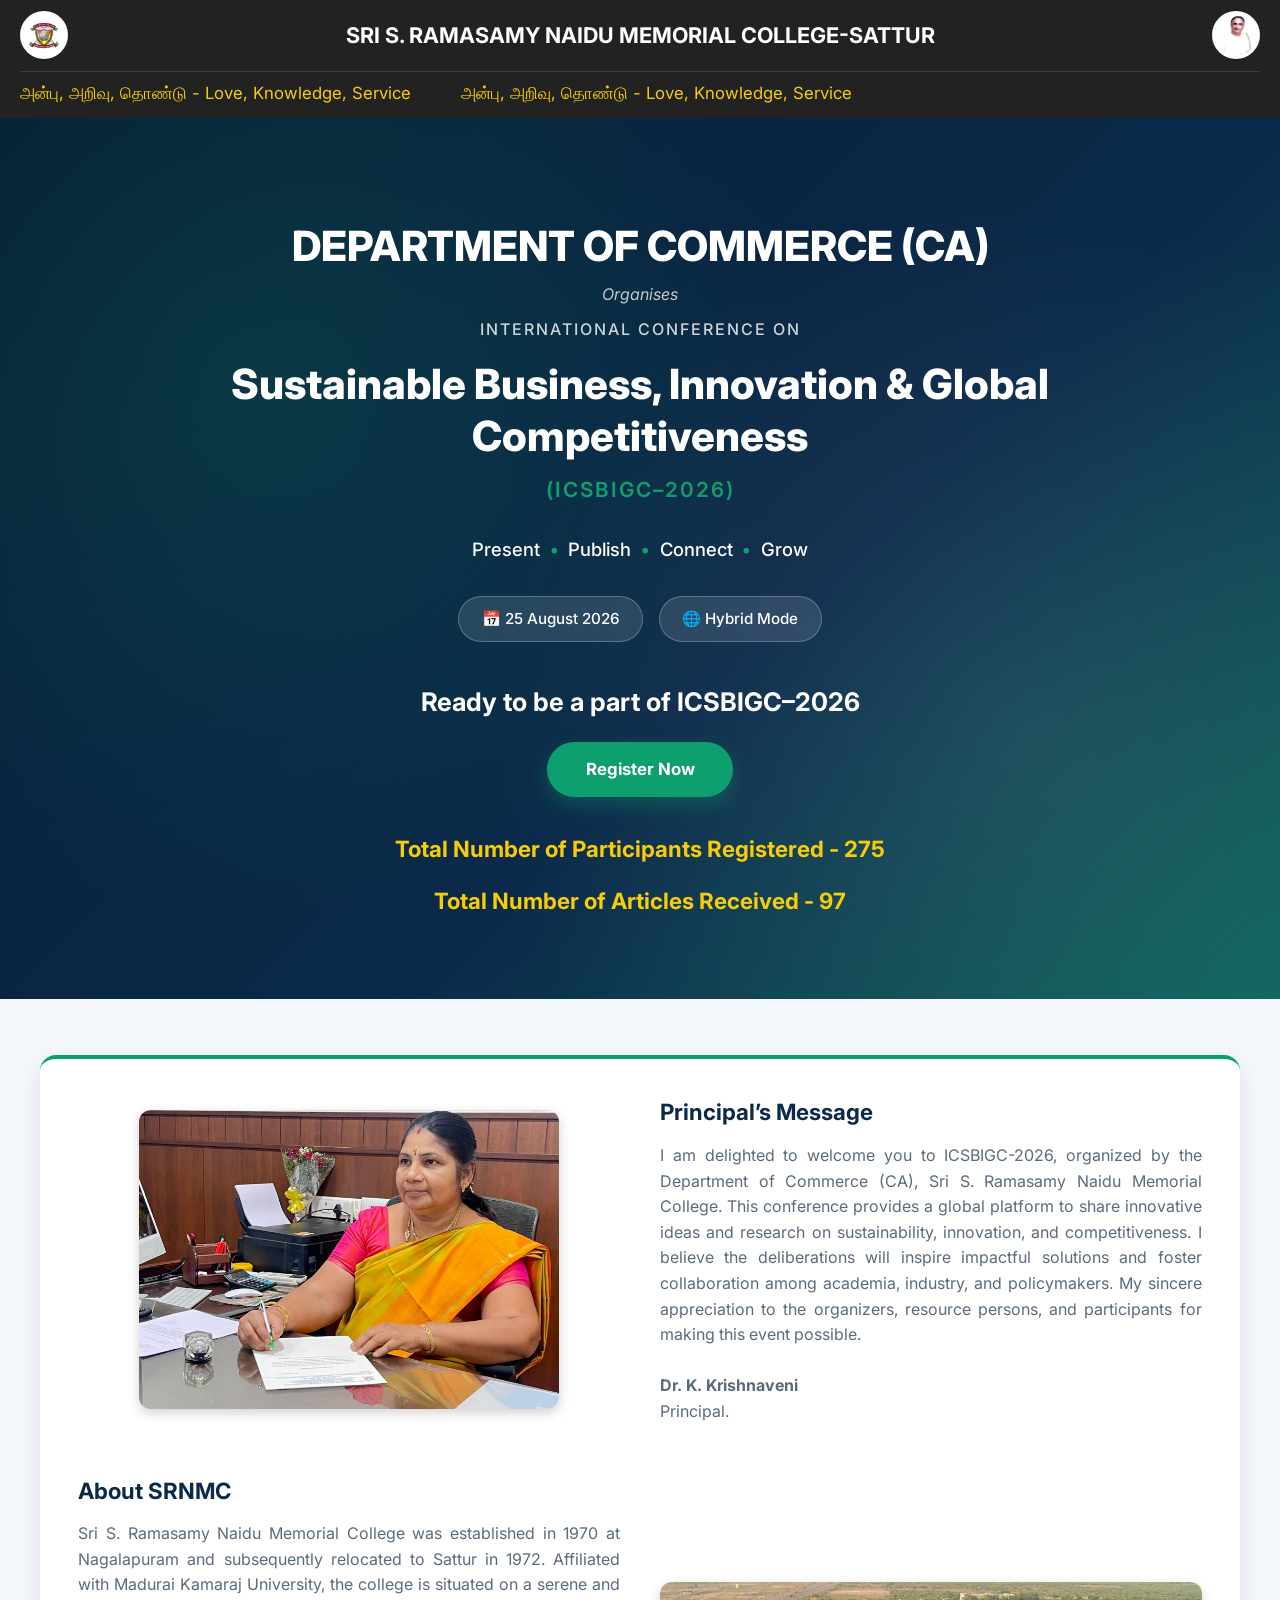
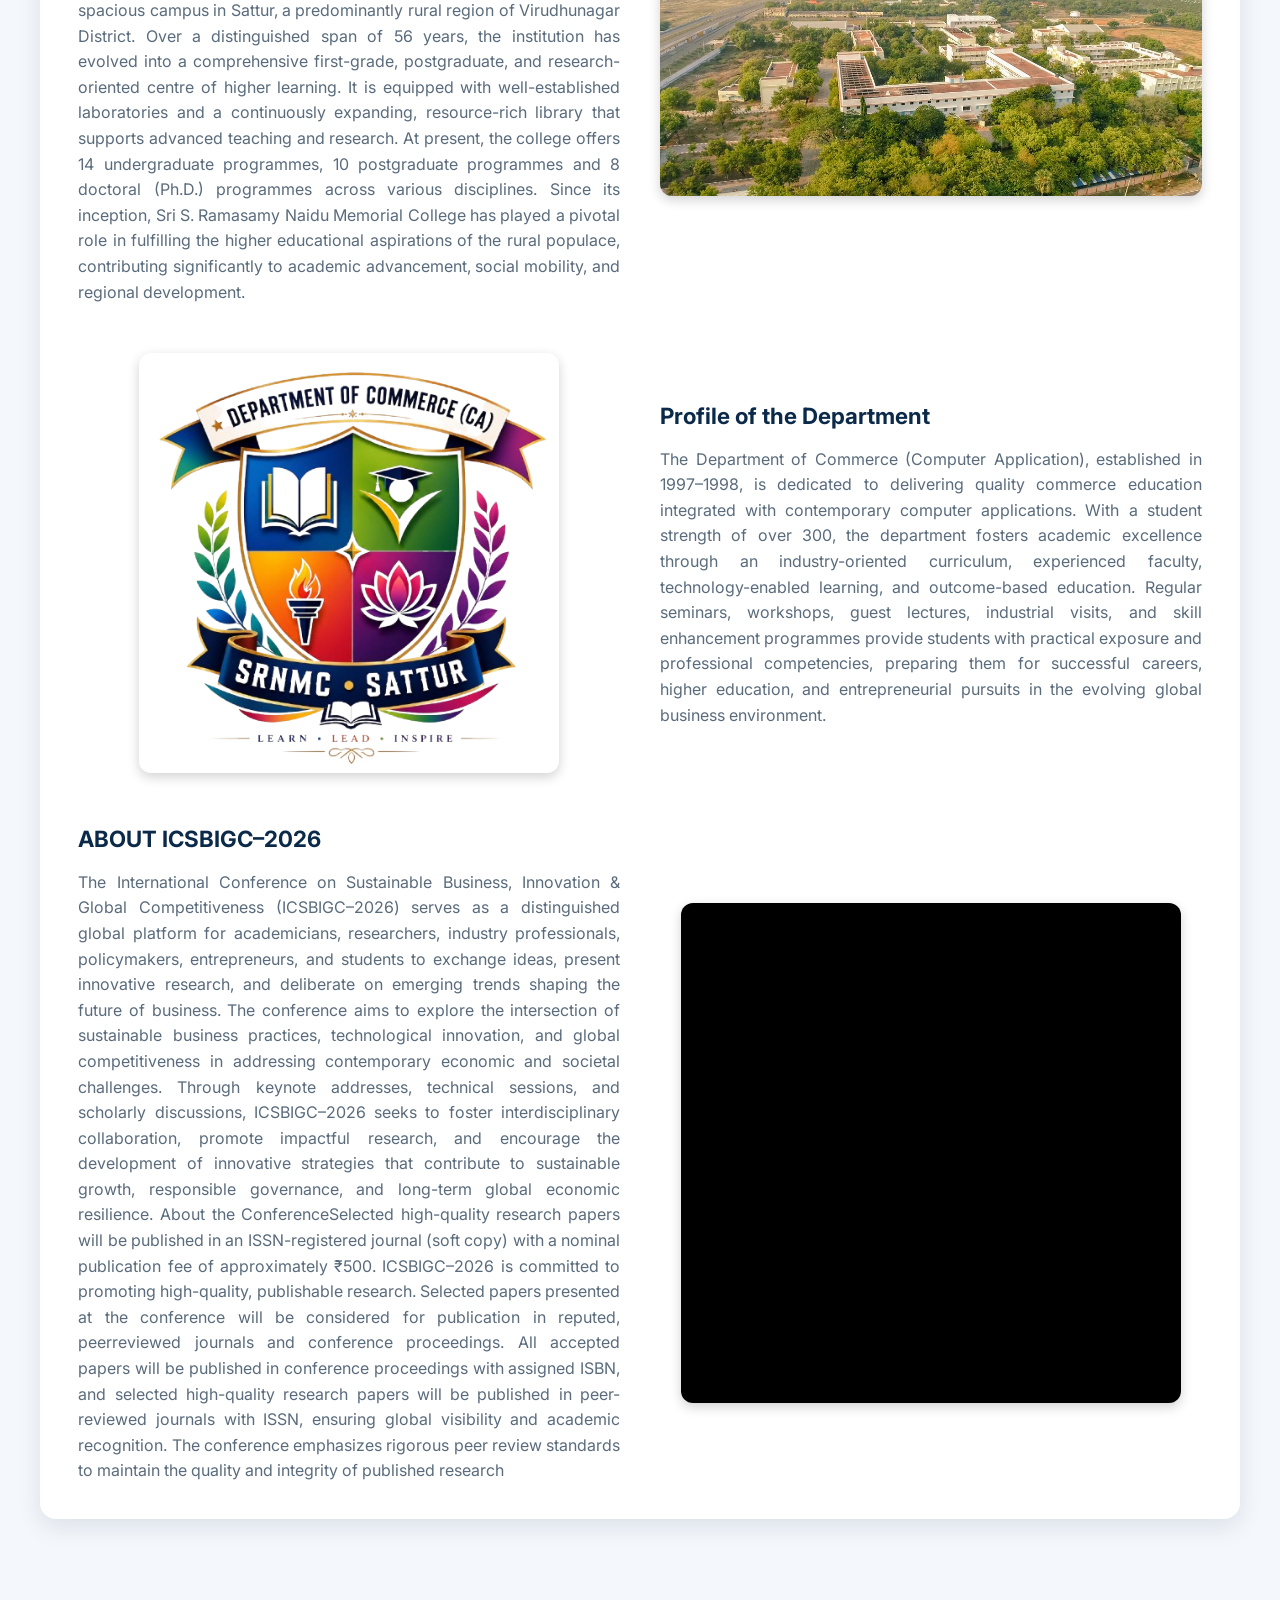
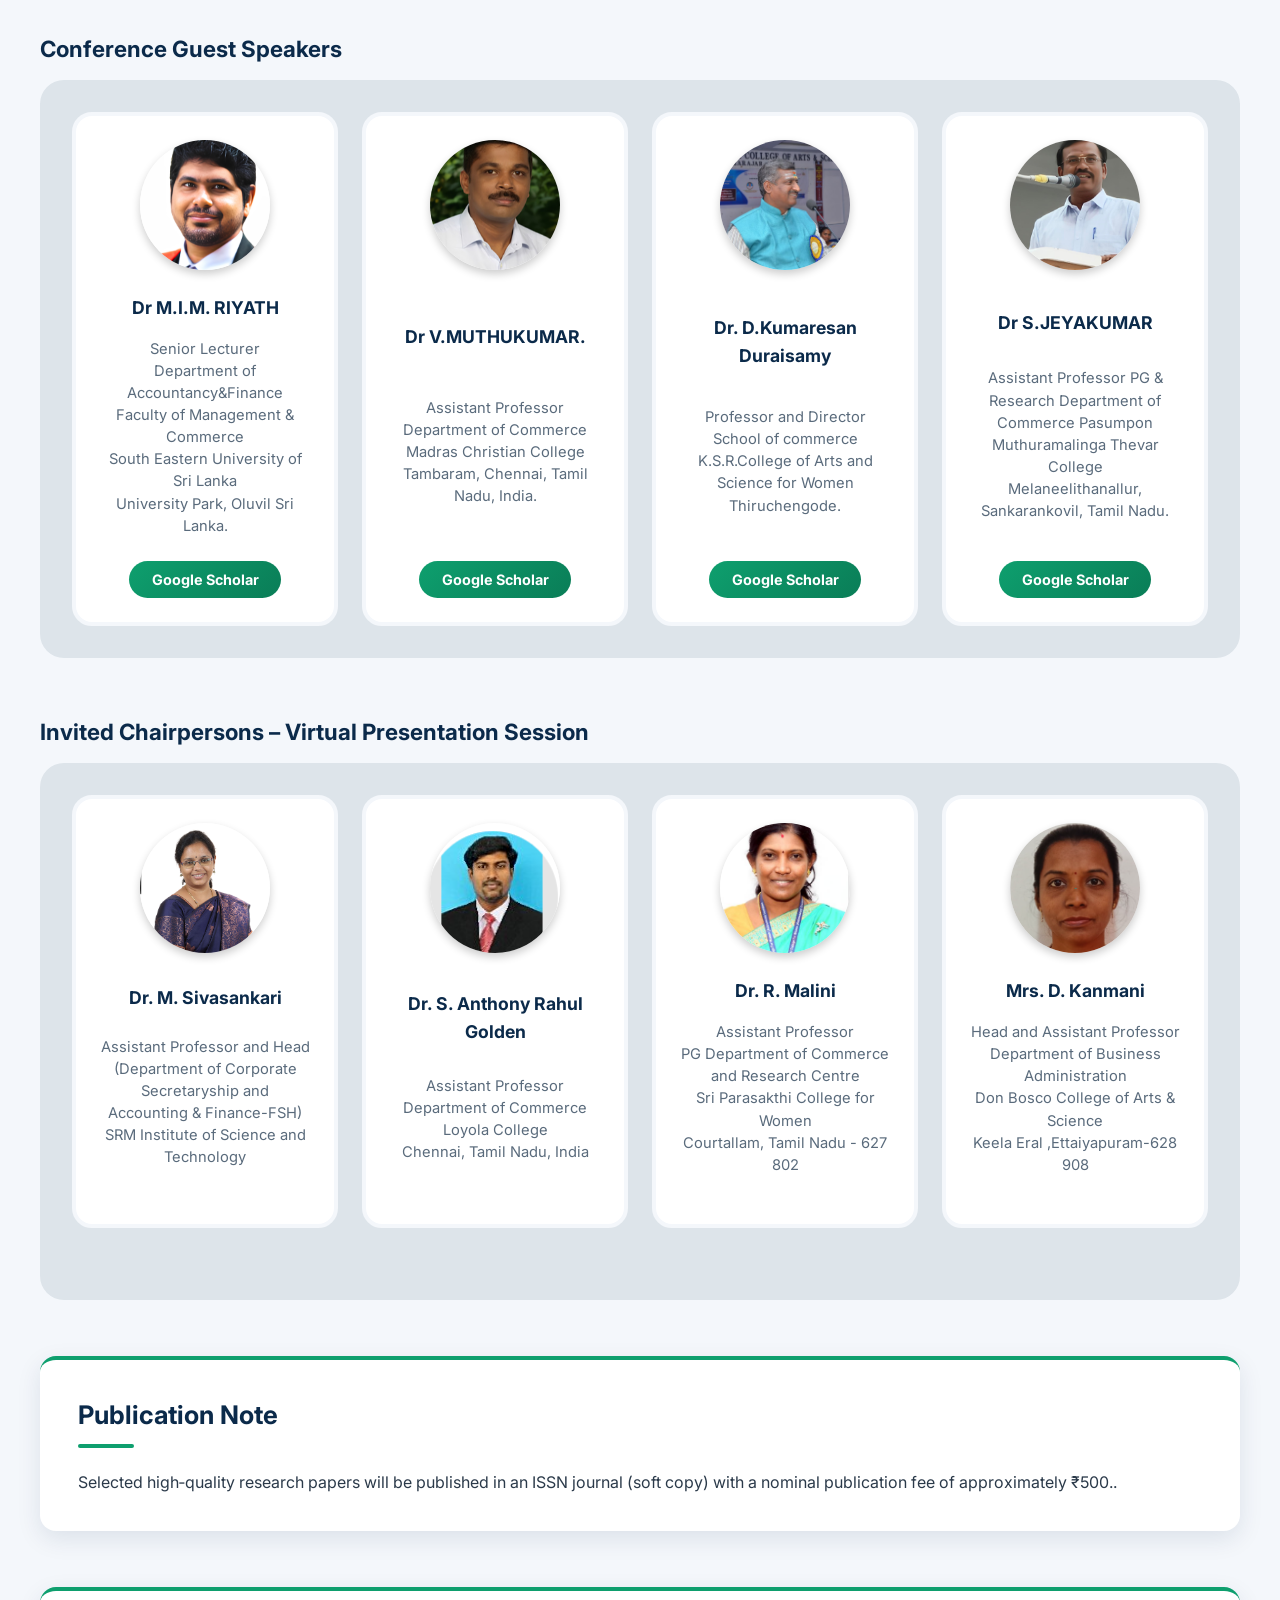
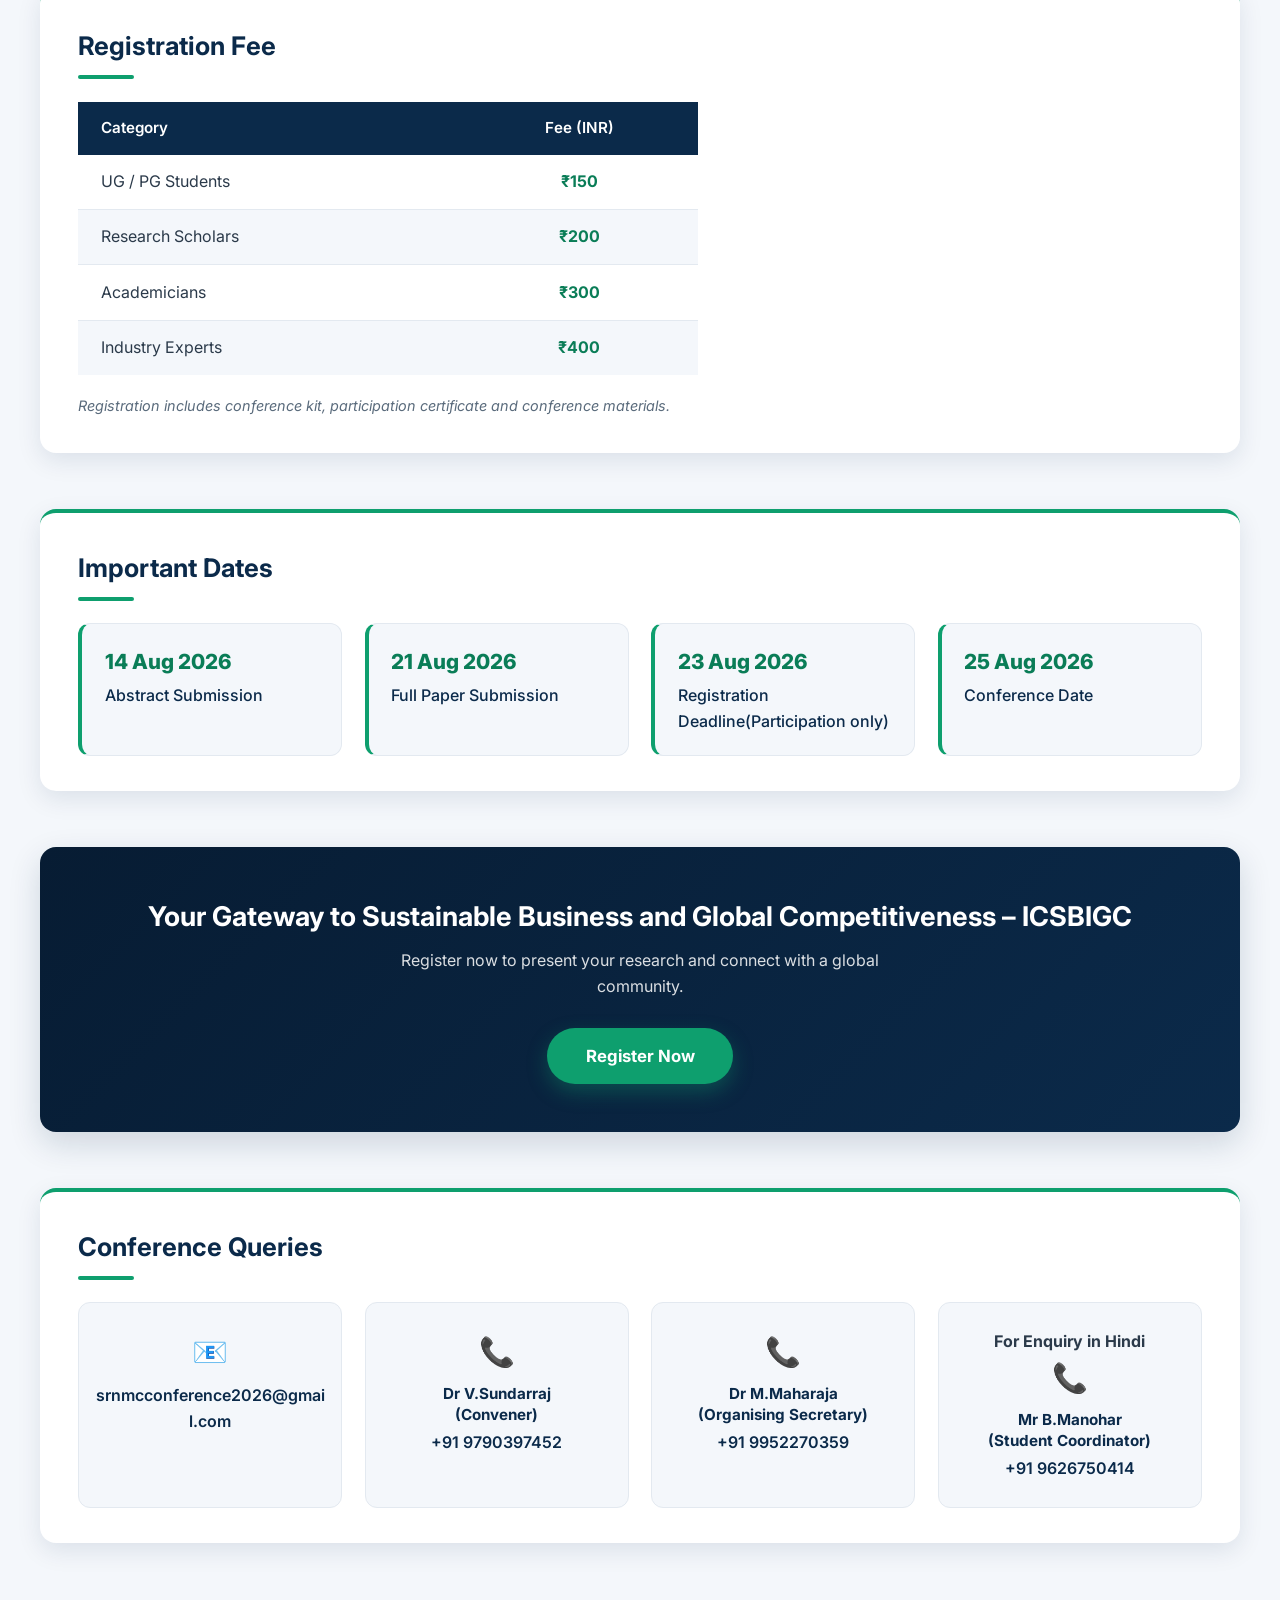
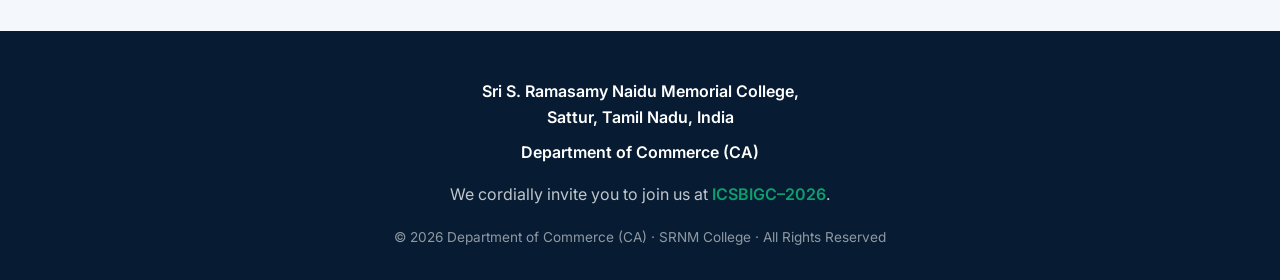
==== index.html @ 93f762fa "Update guest's Google Scholar link in index.html" ====
<!DOCTYPE html>
<html lang="en">
<head>
    <meta charset="UTF-8">
    <meta name="viewport" content="width=device-width, initial-scale=1.0">
    <meta name="description" content="International Conference on Sustainable Business, Innovation & Global Competitiveness (ICSBIGC–2026)"> 
    <title>ICSBIGC–2026 | International Conference on Sustainable Business, Innovation & Global Competitiveness</title>
    <link rel="preconnect" href="https://fonts.googleapis.com">
    <link rel="preconnect" href="https://fonts.gstatic.com" crossorigin>
    <link href="https://fonts.googleapis.com/css2?family=Inter:wght@300;400;500;600;700;800&display=swap" rel="stylesheet">
    <link rel="stylesheet" href="styles.css">
</head>
<body>

    <!-- NAVBAR -->
    <div class="navbar">
        <img src="collage_logo-removebg-preview.png" alt="Logo" class="logo">
        <p class="conference-name">SRI S. RAMASAMY NAIDU MEMORIAL COLLEGE-SATTUR</p>
        <img src="srnm.png" alt="Logo" class="logo2">

        <div class="marquee">
            <div class="marquee-content">
                <span>அன்பு, அறிவு, தொண்டு - Love, Knowledge, Service</span>
                <span>அன்பு, அறிவு, தொண்டு - Love, Knowledge, Service</span>
            </div>
        </div>
    </div>

    <!-- HERO SECTION -->
    <header class="hero" id="home">
        <div class="hero-overlay"></div>
        <div class="container hero-content">
            <h1 class="hero-title">DEPARTMENT OF COMMERCE (CA) </h1>

            <i>Organises</i>
            <p class="conference-name">International Conference on</p>
            <h1 class="hero-title">Sustainable Business, Innovation &amp; Global Competitiveness</h1>
            <p class="hero-acronym">(ICSBIGC–2026)</p>
            <div class="tagline">
                <span>Present</span>
                <span class="dot">•</span>
                <span>Publish</span>
                <span class="dot">•</span>
                <span>Connect</span>
                <span class="dot">•</span>
                <span>Grow</span>
            </div>
            <div class="hero-meta">
                <span class="badge">📅 25 August 2026</span>
                <span class="badge">🌐 Hybrid Mode</span>
            </div>

            <div class="hero-cta">
                <h2>Ready to be a part of ICSBIGC–2026</h2>

                <a href="https://forms.gle/SjU58Aezp9YNaehK8" target="_blank" rel="noopener" class="btn-register">Register Now</a>

                <div class="abcd">
                    <h2><b>Total Number of Participants Registered - 275</b></h2>
                    <h2>Total Number of Articles Received - 97</h2>
                </div>
            </div>
        </div>
    </header>

    <!-- ORGANISER / ABOUT -->
    <section class="zigzag">
        <div class="container">
            <div class="card">
                <div class="zigzag-item reverse">
                    <div class="zigzag-text">
                        <h2>Principal’s Message</h2>
                        <p>
                            I am delighted to welcome you to ICSBIGC-2026, organized by the Department of Commerce (CA), Sri S. Ramasamy Naidu Memorial College. This conference provides a global platform to share innovative ideas and research on sustainability, innovation, and competitiveness. I believe the deliberations will inspire impactful solutions and foster collaboration among academia, industry, and policymakers. My sincere appreciation to the organizers, resource persons, and participants for making this event possible.
                            <br><br>
                            <b>Dr. K. Krishnaveni</b> <br>
                            Principal.
                        </p>
                    </div>
                    <div class="zigzag-image">
                        <img src="princ.jpeg" alt="Department Image">
                    </div>
                </div>

                <div class="zigzag-item">
                    <div class="zigzag-text">
                        <h2>About SRNMC</h2>
                        <p>Sri S. Ramasamy Naidu Memorial College was established in 1970 at Nagalapuram and subsequently relocated to Sattur in 1972. Affiliated with Madurai Kamaraj University, the college is situated on a serene and spacious campus in Sattur, a predominantly rural region of Virudhunagar District. Over a distinguished span of 56 years, the institution has evolved into a comprehensive first-grade, postgraduate, and research-oriented centre of higher learning. It is equipped with well-established laboratories and a continuously expanding, resource-rich library that supports advanced teaching and research. At present, the college offers 14 undergraduate programmes, 10 postgraduate programmes and 8 doctoral (Ph.D.) programmes across various disciplines. Since its inception, Sri S. Ramasamy Naidu Memorial College has played a pivotal role in fulfilling the higher educational aspirations of the rural populace, contributing significantly to academic advancement, social mobility, and regional development.</p>
                    </div>
                    <div class="zigzag-image1">
                        <img src="srnm college.jpg" alt="College Image">
                    </div>
                </div>

                <div class="zigzag-item reverse">
                    <div class="zigzag-text">
                        <h2>Profile of the Department</h2>
                        <p>The Department of Commerce (Computer Application), established in 1997–1998, is dedicated to delivering quality commerce education integrated with contemporary computer applications. With a student strength of over 300, the department fosters academic excellence through an industry-oriented curriculum, experienced faculty, technology-enabled learning, and outcome-based education. Regular seminars, workshops, guest lectures, industrial visits, and skill enhancement programmes provide students with practical exposure and professional competencies, preparing them for successful careers, higher education, and entrepreneurial pursuits in the evolving global business environment.</p>
                    </div>
                    <div class="zigzag-image">
                        <img src="collage_logo2-removebg-preview.png" alt="Department Image">
                    </div>
                </div>

                <div class="zigzag-item">
                    <div class="zigzag-text">
                        <h2>ABOUT ICSBIGC–2026</h2>
                        <p>  The International Conference on Sustainable Business, Innovation & Global Competitiveness (ICSBIGC–2026) serves as a distinguished global platform for academicians, researchers, industry professionals, policymakers, entrepreneurs, and students to exchange ideas, present innovative research, and deliberate on emerging trends shaping the future of business. The conference aims to explore the intersection of sustainable business practices, technological innovation, and global competitiveness in addressing contemporary economic and societal challenges. Through keynote addresses, technical sessions, and scholarly discussions, ICSBIGC–2026 seeks to foster interdisciplinary collaboration, promote impactful research, and encourage the development of innovative strategies that contribute to sustainable growth, responsible governance, and long-term global economic resilience. About the ConferenceSelected high-quality research papers will be published in an ISSN-registered journal (soft copy) with a nominal publication fee of approximately ₹500.     ICSBIGC–2026 is committed to promoting high-quality, publishable research. Selected papers presented at the conference will be considered for publication in reputed, peerreviewed journals and conference proceedings. All accepted papers will be published in conference proceedings with assigned ISBN, and selected high-quality research papers will be published in peer-reviewed journals with ISSN, ensuring global visibility and academic recognition. The conference emphasizes rigorous peer review standards to maintain the quality and integrity of published research</p>
                    </div>
                    <div class="zigzag-image1">
                        <div class="zigzag-slideshow">
                            <img src="pic1.jpeg" alt="Slide 1">
                            <img src="pic2.jpeg" alt="Slide 2">
                            <img src="pic3.jpeg" alt="Slide 3">
                            <img src="pic4.jpeg" alt="Slide 4">
                        </div>
                    </div>
                </div>
            </div>
        </div>
    </section>

    <!-- CHIEF GUESTS -->
  
    <!-- CHIEF GUESTS -->
    <section class="section" id="guests">
        <div class="container">
            <div class="zigzag-text">
                        <h2>Conference Guest Speakers</h2>
                        </div>
            <div class="chief">
                
                <div class="guest">
                    <img src="Screenshot 2026-08-09 113142.png" alt="Chief Guest" class="guest-image">
                    <h3>Dr M.I.M. RIYATH</h3>
                    <p>Senior Lecturer<br> Department of Accountancy&Finance<br> Faculty of Management & Commerce <br>South Eastern University of Sri Lanka<br> University Park, Oluvil Sri Lanka.</p>
                    <div class="guest-button">
                        <a href="https://scholar.google.com/citations?user=ENVNZ4EAAAAJ&hl=en" target="_blank" rel="noopener"><button>Google Scholar</button></a>
                    </div>
                </div>

                <div class="guest">
                    <img src="Screenshot 2026-08-09 113154.png" alt="Chief Guest" class="guest-image">
                    <h3>Dr V.MUTHUKUMAR.</h3>
                    <p>Assistant Professor<br> Department of Commerce<br> Madras Christian College<br> Tambaram, Chennai, Tamil Nadu, India.</p>
                    <div class="guest-button">
                        <a href="https://scholar.google.com/citations?hl=en&user=KsAwhLIAAAAJ" target="_blank" rel="noopener"><button>Google Scholar</button></a>
                    </div>
                </div>

                <div class="guest">
                      <img src="kumaresan.jpeg" alt="Chief Guest" class="guest-image">
                    <h3>Dr. D.Kumaresan Duraisamy</h3>
                    <p>Professor and Director<br>School of commerce<br>K.S.R.College of Arts and Science for Women <br>Thiruchengode.</p>
                    <div class="guest-button">
                        <a href="https://scholar.google.com/citations?user=j3vMXZQAAAAJ&hl=en" target="_blank" rel="noopener"><button>Google Scholar</button></a>
                    </div>
                </div>

                <div class="guest">
                    <img src="Screenshot 2026-08-09 113212.png" alt="Chief Guest" class="guest-image">
                    <h3>Dr S.JEYAKUMAR</h3>
                    <p>Assistant Professor PG & Research Department of Commerce Pasumpon Muthuramalinga Thevar College <br>Melaneelithanallur, Sankarankovil, Tamil Nadu.</p>
                    <div class="guest-button">
                        <a href="https://www.ksrwomenarts.edu.in/uploads/topics/17736471594598.pdf" target="_blank" rel="noopener"><button>Google Scholar</button></a>
                    </div>
                </div>
            </div>
        </div>
    </section>

   
    <section class="section" id="guests">
  <div class="container">
          <div class="zigzag-text">
                        <h2>Invited Chairpersons – Virtual Presentation Session</h2>
                        </div>
    <div class="chief">

      <div class="guest">
        <img src="BBB.png" alt="Chief Guest" class="guest-image">
        <h3>Dr. M. Sivasankari</h3>
        <div class="guest-text">
          <p>Assistant Professor and Head<br>
          (Department of Corporate Secretaryship and Accounting & Finance-FSH)<br>
          SRM Institute of Science and Technology</p>
        </div>
        <div class="guest-button"></div>
      </div>

      <div class="guest">
        <img src="CCC.png" alt="Chief Guest" class="guest-image">
        <h3>Dr. S. Anthony Rahul Golden</h3>
        <div class="guest-text">
          <p>Assistant Professor<br>
          Department of Commerce<br>
          Loyola College<br>
          Chennai, Tamil Nadu, India</p>
        </div>
        <div class="guest-button"></div>
      </div>

      <div class="guest">
        <img src="AAA.png" alt="Chief Guest" class="guest-image">
        <h3>Dr. R. Malini</h3>
        <div class="guest-text">
          <p>Assistant Professor<br>
          PG  Department of Commerce and Research Centre<br>
          Sri Parasakthi College for Women<br>
          Courtallam, Tamil Nadu - 627 802</p>
        </div>
        <div class="guest-button"></div>
      </div>

      <div class="guest">
        <img src="kanmani.png" alt="Chief Guest" class="guest-image">
        <h3>Mrs. D. Kanmani</h3>
          <p>Head and Assistant Professor<br>
          Department of Business Administration<br>
          Don Bosco College of Arts & Science<br>
        Keela Eral ,Ettaiyapuram-628 908   
        </p>
        </p>
        </div>
        <div class="guest-button"></div>
      </div>

    </div>
  </div>
</section>

    
<!-- PUBLICATION NOTE -->
    <section class="section" id="publication">
        <div class="container">
            <div class="card">
                <div class="card-header">
                    <h2>Publication Note</h2>
                    <div class="underline"></div>
                </div>
                <p>Selected high‑quality research papers will be published in an ISSN journal (soft copy) with a nominal publication fee of approximately ₹500..</p>
            </div>
        </div>
    </section>

    <!-- REGISTRATION FEE -->
    <section class="section" id="registration">
        <div class="container">
            <div class="card">
                <div class="card-header">
                    <h2>Registration Fee</h2>
                    <div class="underline"></div>
                </div>
                <div class="fee-table-wrap">
                    <table class="fee-table">
                        <thead>
                            <tr>
                                <th>Category</th>
                                <th>Fee (INR)</th>
                            </tr>
                        </thead>
                        <tbody>
                            <tr>
                                <td>UG / PG Students</td>
                                <td>₹150</td>
                            </tr>
                            <tr>
                                <td>Research Scholars</td>
                                <td>₹200</td>
                            </tr>
                            <tr>
                                <td>Academicians</td>
                                <td>₹300</td>
                            </tr>
                            <tr>
                                <td>Industry Experts</td>
                                <td>₹400</td>
                            </tr>
                        </tbody>
                    </table>
                </div>
                <p class="note">Registration includes conference kit, participation certificate and conference materials.</p>
            </div>
        </div>
    </section>

    <!-- IMPORTANT DATES -->
    <section class="section" id="dates">
        <div class="container">
            <div class="card">
                <div class="card-header">
                    <h2>Important Dates</h2>
                    <div class="underline"></div>
                </div>
                <div class="timeline">
                    <div class="timeline-item">
                        <span class="tl-date">14 Aug 2026</span>
                        <span class="tl-label">Abstract Submission</span>
                    </div>
                    <div class="timeline-item">
                        <span class="tl-date">21 Aug 2026</span>
                        <span class="tl-label">Full Paper Submission</span>
                    </div>
                    <div class="timeline-item">
                        <span class="tl-date">23 Aug 2026</span>
                        <span class="tl-label">Registration Deadline(Participation only)</span>
                    </div>
                    <div class="timeline-item">
                        <span class="tl-date">25 Aug 2026</span>
                        <span class="tl-label">Conference Date</span>
                    </div>
                </div>
            </div>
        </div>
    </section>

    <!-- REGISTER CTA -->
    <section class="section cta-section" id="register">
        <div class="container">
            <div class="cta-card">
                <h2>Your Gateway to Sustainable Business and Global Competitiveness – ICSBIGC</h2>
                <p>Register now to present your research and connect with a global community.</p>
                <a href="https://forms.gle/SjU58Aezp9YNaehK8" target="_blank" rel="noopener" class="btn-register">Register Now</a>
            </div>
        </div>
    </section>

    <!-- CONTACT -->
    <section class="section" id="contact">
        <div class="container">
            <div class="card">
                <div class="card-header">
                    <h2>Conference Queries</h2>
                    <div class="underline"></div>
                </div>
                <div class="contact-grid">
                    <div class="contact-item">
                        <a href="mailto:srnmcconference2026@gmail.com">
                            <span class="contact-icon">📧</span>
                            <p class="contact-value">srnmcconference2026@gmail.com</p>
                        </a>
                    </div>
                    <div class="contact-item">
                        <a href="tel:9790397452">
                            <span class="contact-icon">📞</span>
                            <h4>Dr V.Sundarraj <br>(Convener) </h4>
                            <p class="contact-value">+91 9790397452</p>
                        </a>
                    </div>
                    <div class="contact-item">
                        <a href="tel:9952270359">
                            <span class="contact-icon">📞</span>
                            <h4>Dr M.Maharaja<br> (Organising Secretary) </h4>
                            <p class="contact-value">+91 9952270359</p>
                        </a>
                    </div>
                    <div class="contact-item">
                        <a href="tel:9626750414">
                            <p><b>For Enquiry in Hindi</b></p>
                            <span class="contact-icon">📞</span>
                            <h4>Mr B.Manohar<br>(Student Coordinator)</h4>
                            <p class="contact-value">+91 9626750414</p>
                        </a>
                    </div>
                </div>
            </div>
        </div>
    </section>

    <!-- FOOTER -->
    <footer class="footer">
        <div class="container footer-inner">
             <p class="footer-org">Sri S. Ramasamy Naidu Memorial College,<br>Sattur, Tamil Nadu, India</p>
            <p class="footer-org">Department of Commerce (CA)</p>
            <p class="footer-invite">We cordially invite you to join us at <strong>ICSBIGC–2026</strong>.</p>
            <p class="footer-copy">© 2026 Department of Commerce (CA) · SRNM College · All Rights Reserved</p>
        </div>
    </footer>

</body>
</html>
---- styles.css ----
/* =========================================================
   ICSBIGC–2026 · Responsive Stylesheet
   Breakpoints:
     < 576px   : mobile
     576–767px : large mobile / small tablet
     768–991px : tablet
     992–1199px: laptop
     1200–1599px: desktop
     >= 1600px : large TV / projector displays
   ========================================================= */

/* ===== RESET & BASE ===== */
*,
*::before,
*::after {
    margin: 0;
    padding: 0;
    box-sizing: border-box;
}

:root {
    --navy: #0b2a4a;
    --navy-dark: #071c33;
    --emerald: #0e9f6e;
    --emerald-dark: #0a7d57;
    --gold: #f8cc08;
    --text: #2b3a4a;
    --muted: #5a6b7c;
    --bg: #f4f7fb;
    --white: #ffffff;
    --border: #e3e9f0;
    --shadow: 0 8px 24px rgba(11, 42, 74, 0.10);
    --shadow-lg: 0 12px 32px rgba(11, 42, 74, 0.16);
    --radius: 16px;
    --radius-sm: 10px;
    --transition: 0.25s ease;
    --container-max: 1600px;
}

html {
    scroll-behavior: smooth;
}

body {
    font-family: 'Inter', Arial, sans-serif;
    color: var(--text);
    background-color: var(--bg);
    line-height: 1.6;
    -webkit-font-smoothing: antialiased;
    overflow-x: hidden;
}

img {
    max-width: 100%;
    display: block;
}

a {
    color: inherit;
}

button {
    font-family: inherit;
}

.container {
    width: 100%;
    max-width: var(--container-max);
    margin: 0 auto;
    padding: 0 20px;
}

/* ===== NAVBAR ===== */
.navbar {
    display: flex;
    flex-wrap: wrap;
    align-items: center;
    gap: 0.75rem 1.25rem;
    background-color: #222;
    padding: 0.7rem 1.25rem;
}

.navbar .logo,
.navbar .logo2 {
    width: 48px;
    height: 48px;
    object-fit: contain;
    border-radius: 50%;
    background: var(--white);
    padding: 3px;
    flex-shrink: 0;
    transition: transform var(--transition);
}

.navbar .logo:hover,
.navbar .logo2:hover {
    transform: scale(1.08);
}

.navbar .conference-name {
    flex: 1 1 220px;
    text-align: center;
    font-size: clamp(0.95rem, 2.4vw, 1.35rem);
    font-weight: 700;
    color: var(--white);
    line-height: 1.3;
    min-width: 0;
}

.marquee {
  flex-basis: 100%;
  overflow: hidden;
  white-space: nowrap;
  border-top: 1px solid rgba(255, 255, 255, 0.12);
  padding-top: 0.5rem;
  position: relative;
}

.marquee-content {
  display: inline-flex; /* keep spans side by side */
  animation: marquee 15s linear infinite;
}

.marquee-content span {
  display: inline-block;
  padding-right: 50px;
  color: var(--gold);
  font-size: clamp(0.8rem, 1.6vw, 1.05rem);
}

/* Continuous scroll */
@keyframes marquee {
  0%   { transform: translateX(0); }
  100% { transform: translateX(-100%); }
}

/* ===== HERO ===== */
.hero {
    position: relative;
    background: linear-gradient(135deg, var(--navy-dark) 0%, var(--navy) 60%, var(--emerald) 140%);
    color: var(--white);
    text-align: center;
    padding: clamp(3rem, 8vw, 7rem) 0 clamp(2.5rem, 6vw, 6rem);
    overflow: hidden;
}

.hero-overlay {
    position: absolute;
    inset: 0;
    background-image: radial-gradient(circle at 20% 30%, rgba(14, 159, 110, 0.18), transparent 45%),
                      radial-gradient(circle at 80% 70%, rgba(255, 255, 255, 0.08), transparent 45%);
    pointer-events: none;
}

.hero-content {
    position: relative;
    z-index: 1;
}

.hero-content .conference-name {
    font-size: clamp(0.8rem, 1.6vw, 1rem);
    font-weight: 500;
    letter-spacing: 2px;
    text-transform: uppercase;
    color: rgba(255, 255, 255, 0.8);
    margin-bottom: 1rem;
}

.hero-content > i {
    display: inline-block;
    font-size: clamp(0.85rem, 1.8vw, 1rem);
    color: rgba(255, 255, 255, 0.75);
    margin-bottom: 0.6rem;
}

.hero-title {
    font-size: clamp(1.5rem, 4.5vw, 2.6rem);
    font-weight: 800;
    line-height: 1.25;
    margin: 0 auto 0.6rem;
    max-width: 900px;
    word-wrap: break-word;
}

.hero-acronym {
    font-size: clamp(1rem, 2.2vw, 1.3rem);
    font-weight: 600;
    color: var(--emerald);
    letter-spacing: 2px;
    margin-bottom: 1.8rem;
}

.tagline {
    display: flex;
    flex-wrap: wrap;
    justify-content: center;
    gap: 0.3rem 0.6rem;
    font-size: clamp(0.9rem, 2vw, 1.15rem);
    font-weight: 500;
    margin-bottom: 2rem;
}

.tagline .dot {
    color: var(--emerald);
    font-weight: 700;
}

.hero-meta {
    display: flex;
    flex-wrap: wrap;
    justify-content: center;
    gap: 1rem;
    margin-bottom: 2.5rem;
}

.badge {
    background: rgba(255, 255, 255, 0.12);
    border: 1px solid rgba(255, 255, 255, 0.25);
    padding: 0.6rem 1.4rem;
    border-radius: 50px;
    font-size: clamp(0.8rem, 1.6vw, 0.95rem);
    font-weight: 500;
    backdrop-filter: blur(4px);
}

.hero-cta {
    max-width: 720px;
    margin: 0 auto;
}

.hero-cta h2 {
    font-size: clamp(1.15rem, 2.6vw, 1.6rem);
    font-weight: 700;
    margin-bottom: 1.2rem;
}

.abcd {
    display: flex;
    flex-wrap: wrap;
    justify-content: center;
    align-items: center;
    gap: 0.5rem 2rem;
    max-width: 1200px;
    margin: 1.8rem auto 0;
    padding: 0 0.5rem;
    text-align: center;
}

.abcd h2 {
    animation: blink 1.8s infinite;
    color: var(--gold);
    font-weight: bold;
    font-size: clamp(1rem, 2.4vw, 1.4rem);
    margin: 0.4rem 0;
    line-height: 1.4;
}

@keyframes blink {
    0%, 100% { opacity: 1; }
    50%      { opacity: 0.35; }
}

/* ===== SECTIONS & CARDS ===== */
.section {
    padding: clamp(2.5rem, 5vw, 3.5rem) 0;
}

.section + .section {
    padding-top: 0;
}

.card {
    background: var(--white);
    border-radius: var(--radius);
    box-shadow: var(--shadow);
    padding: clamp(1.5rem, 4vw, 2.2rem) clamp(1.25rem, 4vw, 2.4rem);
    border-top: 4px solid var(--emerald);
}

.card-header {
    margin-bottom: 1.4rem;
}

.card-header h2 {
    font-size: clamp(1.25rem, 3vw, 1.6rem);
    font-weight: 700;
    color: var(--navy);
}

.underline {
    width: 56px;
    height: 4px;
    background: var(--emerald);
    border-radius: 4px;
    margin-top: 0.5rem;
}

/* ===== ZIGZAG (ORGANISER / ABOUT) ===== */
.zigzag {
    padding: clamp(2rem, 5vw, 3.5rem) 0;
}

.zigzag .card {
    display: flex;
    flex-direction: column;
    gap: clamp(2rem, 5vw, 3rem);
}

.zigzag-item {
    display: flex;
    align-items: center;
    gap: clamp(1.5rem, 4vw, 2.5rem);
}

.zigzag-item.reverse {
    flex-direction: row-reverse;
}

.zigzag-text {
    flex: 1 1 0;
    min-width: 0;
    text-align: justify;
}

.zigzag-text h2 {
    font-size: clamp(1.15rem, 2.6vw, 1.4rem);
    font-weight: 700;
    color: var(--navy);
    margin-bottom: 0.8rem;
    text-align: left;
}

.zigzag-text p {
    color: var(--muted);
}

.zigzag-image,
.zigzag-image1 {
    flex: 1 1 0;
    min-width: 0;
}

.zigzag-image img {
    width: 100%;
    max-width: 420px;
    margin: 0 auto;
    border-radius: 12px;
    box-shadow: 0 4px 12px rgba(0, 0, 0, 0.18);
}

.zigzag-image1 img {
    width: 100%;
    border-radius: 12px;
    box-shadow: 0 4px 12px rgba(0, 0, 0, 0.18);
}

/* Slideshow */
.zigzag-slideshow {
    position: relative;
    width: 100%;
    max-width: 500px;
    aspect-ratio: 1 / 1;
    margin: 0 auto;
    overflow: hidden;
    border-radius: 12px;
    box-shadow: 0 4px 12px rgba(0, 0, 0, 0.18);
    background: #000;
}

.zigzag-slideshow img {
    position: absolute;
    inset: 0;
    width: 100%;
    height: 100%;
    object-fit: contain;
    background: #f1eaea;
    opacity: 0;
    animation: fadeCycle 16s infinite;
}

.zigzag-slideshow img:nth-child(1) { animation-delay: 0s; }
.zigzag-slideshow img:nth-child(2) { animation-delay: 4s; }
.zigzag-slideshow img:nth-child(3) { animation-delay: 8s; }
.zigzag-slideshow img:nth-child(4) { animation-delay: 12s; }

@keyframes fadeCycle {
    0%   { opacity: 0; }
    5%   { opacity: 1; }
    25%  { opacity: 1; }
    30%  { opacity: 0; }
    100% { opacity: 0; }
}

/* ===== CHIEF GUESTS ===== */
.chief {
    display: grid;
    grid-template-columns: repeat(auto-fit, minmax(240px, 1fr));
    gap: 1.5rem;
    background-color: #dde4ea;
    border-radius: 24px;
    padding: clamp(1.25rem, 4vw, 2rem);
}

.guest {
    display: flex;
    flex-direction: column;
    align-items: center;
    justify-content: space-between;
    background-color: var(--white);
    border-radius: 20px;
    border: 4px solid var(--bg);
    padding: 1.5rem;
    text-align: center;
    transition: transform var(--transition), background-color var(--transition), box-shadow var(--transition), color var(--transition);
}

.guest img.guest-image {
    width: 130px;
    height: 130px;
    border-radius: 50%;
    object-fit: cover;
    margin-bottom: 1rem;
    box-shadow: 0 4px 8px rgba(0, 0, 0, 0.2);
}

.guest h3 {
    margin: 0.5rem 0;
    font-size: 1.1rem;
    font-weight: 700;
    color: var(--navy);
}

.guest:hover h3 {
    color: var(--white);
}

.guest p {
    font-size: 0.92rem;
    line-height: 1.5;
    margin: 0.5rem 0;
    color: var(--muted);
}

.guest:hover p {
    color: rgba(255, 255, 255, 0.9);
}

.guest-button {
    margin-top: 1rem;
}

.guest-button a {
    text-decoration: none;
}

.guest-button button {
    background: linear-gradient(135deg, var(--emerald), var(--emerald-dark));
    color: var(--white);
    font-size: 0.9rem;
    font-weight: 700;
    padding: 0.65rem 1.4rem;
    border: none;
    border-radius: 25px;
    cursor: pointer;
    transition: transform var(--transition), box-shadow var(--transition), background var(--transition);
}

.guest-button button:hover {
    background: linear-gradient(135deg, #66bb6a, #388e3c);
    transform: scale(1.05);
    box-shadow: 0 6px 14px rgba(0, 0, 0, 0.25);
}

.guest:hover {
    background-color: var(--emerald);
    transform: translateY(-4px);
    box-shadow: var(--shadow-lg);
}

/* ===== FEE TABLE ===== */
.fee-table-wrap {
    overflow-x: auto;
    -webkit-overflow-scrolling: touch;
}

.fee-table {
    width: 100%;
    border-collapse: collapse;
    max-width: 620px;
    min-width: 320px;
}

.fee-table thead th {
    background: var(--navy);
    color: var(--white);
    text-align: left;
    padding: 0.9rem 1.4rem;
    font-weight: 600;
    font-size: 0.95rem;
    white-space: nowrap;
}

.fee-table thead th:last-child {
    text-align: center;
}

.fee-table tbody td {
    padding: 0.9rem 1.4rem;
    border-bottom: 1px solid var(--border);
    white-space: nowrap;
}

.fee-table tbody td:last-child {
    text-align: center;
    font-weight: 700;
    color: var(--emerald-dark);
}

.fee-table tbody tr:nth-child(even) {
    background: var(--bg);
}

.fee-table tbody tr:last-child td {
    border-bottom: none;
}

.note {
    margin-top: 1.2rem;
    font-size: 0.9rem;
    color: var(--muted);
    font-style: italic;
}

/* ===== TIMELINE ===== */
.timeline {
    display: grid;
    grid-template-columns: repeat(auto-fit, minmax(200px, 1fr));
    gap: 1.4rem;
}

.timeline-item {
    background: var(--bg);
    border: 1px solid var(--border);
    border-left: 4px solid var(--emerald);
    border-radius: 12px;
    padding: 1.3rem 1.4rem;
    transition: transform var(--transition), box-shadow var(--transition);
}

.timeline-item:hover {
    transform: translateY(-3px);
    box-shadow: var(--shadow);
}

.tl-date {
    display: block;
    font-size: 1.3rem;
    font-weight: 800;
    color: var(--emerald-dark);
    margin-bottom: 0.3rem;
}

.tl-label {
    font-weight: 500;
    color: var(--navy);
}

/* ===== CTA ===== */
.cta-section {
    padding-top: 0.5rem;
}

.cta-card {
    background: linear-gradient(135deg, var(--navy-dark), var(--navy));
    color: var(--white);
    text-align: center;
    border-radius: var(--radius);
    box-shadow: var(--shadow-lg);
    padding: clamp(2rem, 5vw, 3rem) clamp(1.25rem, 5vw, 2rem);
}

.cta-card h2 {
    font-size: clamp(1.3rem, 3vw, 1.7rem);
    margin-bottom: 0.6rem;
}

.cta-card p {
    color: rgba(255, 255, 255, 0.85);
    margin-bottom: 1.8rem;
    max-width: 520px;
    margin-left: auto;
    margin-right: auto;
}

.btn-register {
    display: inline-block;
    background: var(--emerald);
    color: var(--white);
    font-weight: 700;
    font-size: clamp(0.95rem, 2vw, 1.05rem);
    text-decoration: none;
    padding: 0.9rem 2.4rem;
    border-radius: 50px;
    box-shadow: 0 8px 20px rgba(14, 159, 110, 0.35);
    transition: transform var(--transition), box-shadow var(--transition), background var(--transition);
}

.btn-register:hover,
.btn-register:focus-visible {
    background: var(--emerald-dark);
    transform: translateY(-2px) scale(1.03);
    box-shadow: 0 12px 26px rgba(14, 159, 110, 0.45);
}

/* ===== CONTACT ===== */
.contact-grid {
    display: grid;
    grid-template-columns: repeat(auto-fit, minmax(220px, 1fr));
    gap: 1.4rem;
}

.contact-item {
    text-align: center;
    background: var(--bg);
    border: 1px solid var(--border);
    border-radius: 12px;
    padding: 1.6rem 1rem;
    transition: transform var(--transition), box-shadow var(--transition);
}

.contact-item:hover {
    transform: translateY(-3px);
    box-shadow: var(--shadow);
}

.contact-item a {
    text-decoration: none;
    color: inherit;
    display: block;
}

.contact-icon {
    font-size: 1.8rem;
    display: block;
    margin-bottom: 0.5rem;
}

.contact-item h4 {
    color: var(--navy);
    font-size: 0.95rem;
    margin: 0.3rem 0;
    line-height: 1.4;
}

.contact-value {
    font-weight: 600;
    color: var(--navy);
    word-break: break-word;
}

/* ===== FOOTER ===== */
.footer {
    background: var(--navy-dark);
    color: rgba(255, 255, 255, 0.75);
    text-align: center;
    padding: clamp(2rem, 5vw, 3rem) 0 2rem;
    margin-top: 2rem;
}

.footer-org {
    font-weight: 600;
    color: var(--white);
    margin-bottom: 0.6rem;
}

.footer-invite {
    margin: 1rem 0 1.2rem;
}

.footer-invite strong {
    color: var(--emerald);
    font-weight: 600;
}

.footer-copy {
    font-size: 0.85rem;
    margin-top: 1.2rem;
    color: rgba(255, 255, 255, 0.55);
}

/* ===== ACCESSIBILITY ===== */
a:focus-visible,
button:focus-visible {
    outline: 3px solid var(--emerald);
    outline-offset: 2px;
}

@media (prefers-reduced-motion: reduce) {
    *,
    *::before,
    *::after {
        animation-duration: 0.001ms !important;
        animation-iteration-count: 1 !important;
        transition-duration: 0.001ms !important;
        scroll-behavior: auto !important;
    }
}

/* =========================================================
   RESPONSIVE BREAKPOINTS
   ========================================================= */

/* ---- Mobile (< 576px) — base styles above already mobile-first ---- */
@media (max-width: 575.98px) {
    .navbar {
        justify-content: center;
        text-align: center;
    }

    .navbar .conference-name {
        order: 3;
        flex-basis: 100%;
    }

    .zigzag-item,
    .zigzag-item.reverse {
        flex-direction: column;
    }

    .zigzag-image img {
        max-width: 280px;
    }

    .abcd {
        flex-direction: column;
        gap: 0.4rem;
    }

    .chief {
        grid-template-columns: 1fr;
    }
}

/* ---- Stack zigzag rows on tablets and below ---- */
@media (max-width: 767.98px) {
    .zigzag-item,
    .zigzag-item.reverse {
        flex-direction: column;
    }

    .zigzag-text {
        text-align: left;
    }

    .card {
        padding: 1.6rem 1.3rem;
    }
}

/* ---- Small tablet / large mobile (576–767px) ---- */
@media (min-width: 576px) and (max-width: 767.98px) {
    .container {
        padding: 0 28px;
    }
}

/* ---- Tablet (768–991px) ---- */
@media (min-width: 768px) and (max-width: 991.98px) {
    .container {
        padding: 0 32px;
    }

    .chief {
        grid-template-columns: repeat(2, 1fr);
    }
}

/* ---- Laptop (992–1199px) ---- */
@media (min-width: 992px) {
    .chief {
        grid-template-columns: repeat(2, 1fr);
    }
}

@media (min-width: 992px) and (max-width: 1199.98px) {
    .container {
        padding: 0 36px;
    }
}

/* ---- Desktop (1200–1599px) ---- */
@media (min-width: 1200px) {
    .chief {
        grid-template-columns: repeat(4, 1fr);
    }

    .container {
        padding: 0 40px;
    }
}

/* ---- Large TV / projector displays (>= 1600px) ---- */
@media (min-width: 1600px) {
    :root {
        --container-max: 1800px;
    }

    body {
        font-size: 1.1rem;
    }

    .abcd h2 {
        font-size: 2rem;
        line-height: 1.6;
    }

    .card {
        padding: 3rem 3.5rem;
    }

    .zigzag-image img {
        max-width: 520px;
    }

    .navbar .logo,
    .navbar .logo2 {
        width: 60px;
        height: 60px;
    }
}
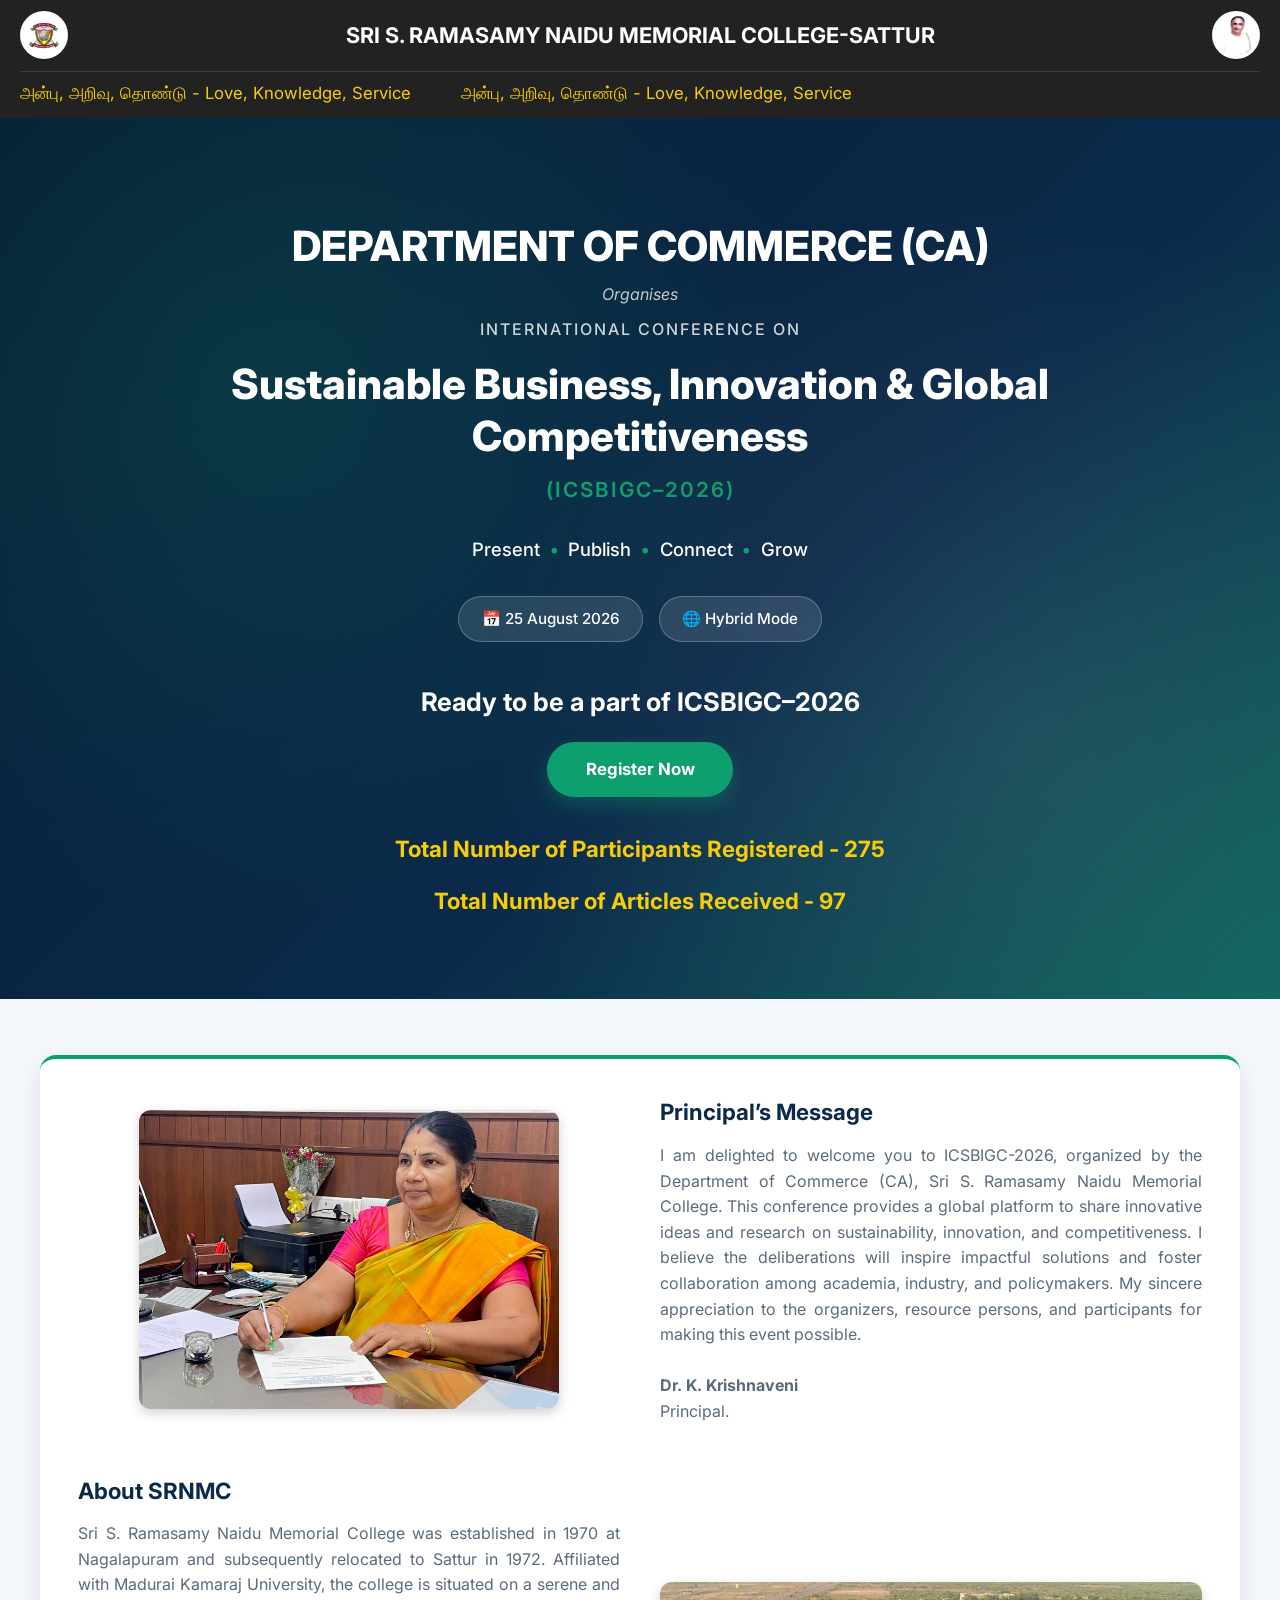
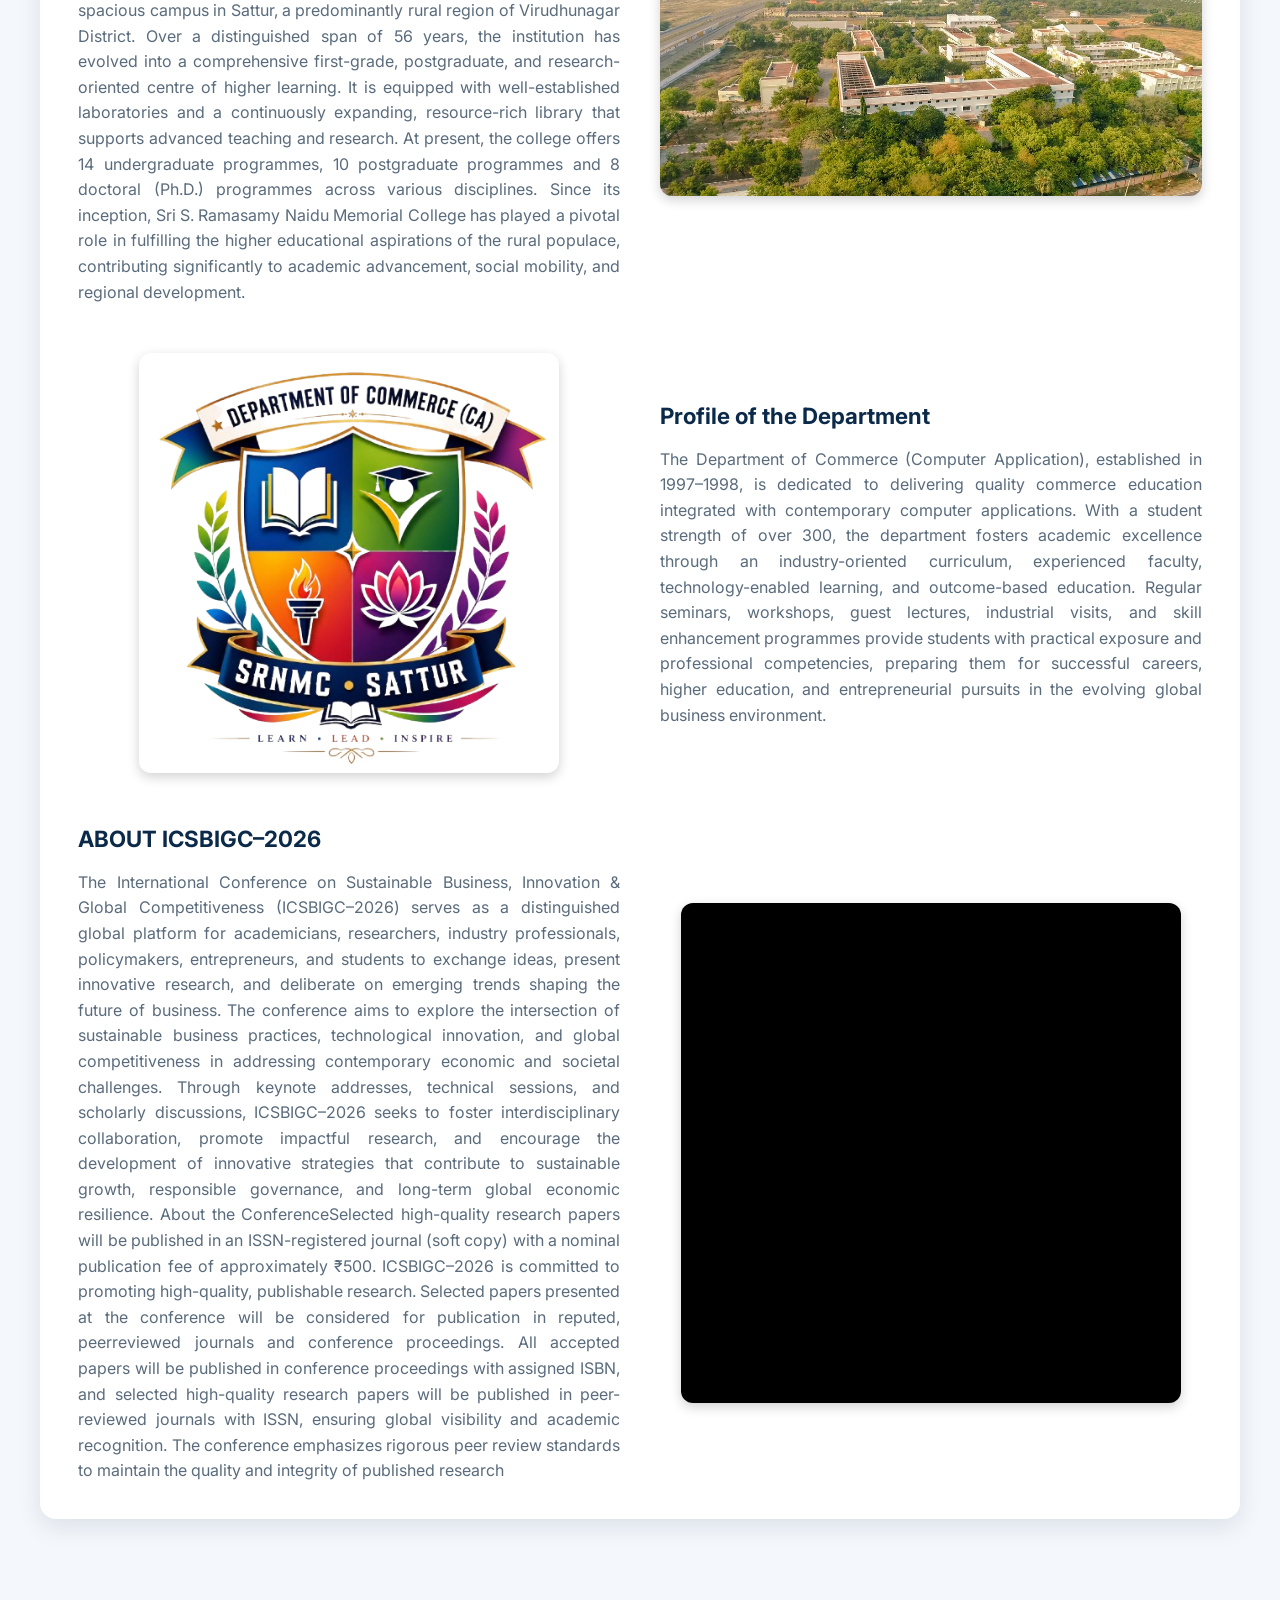
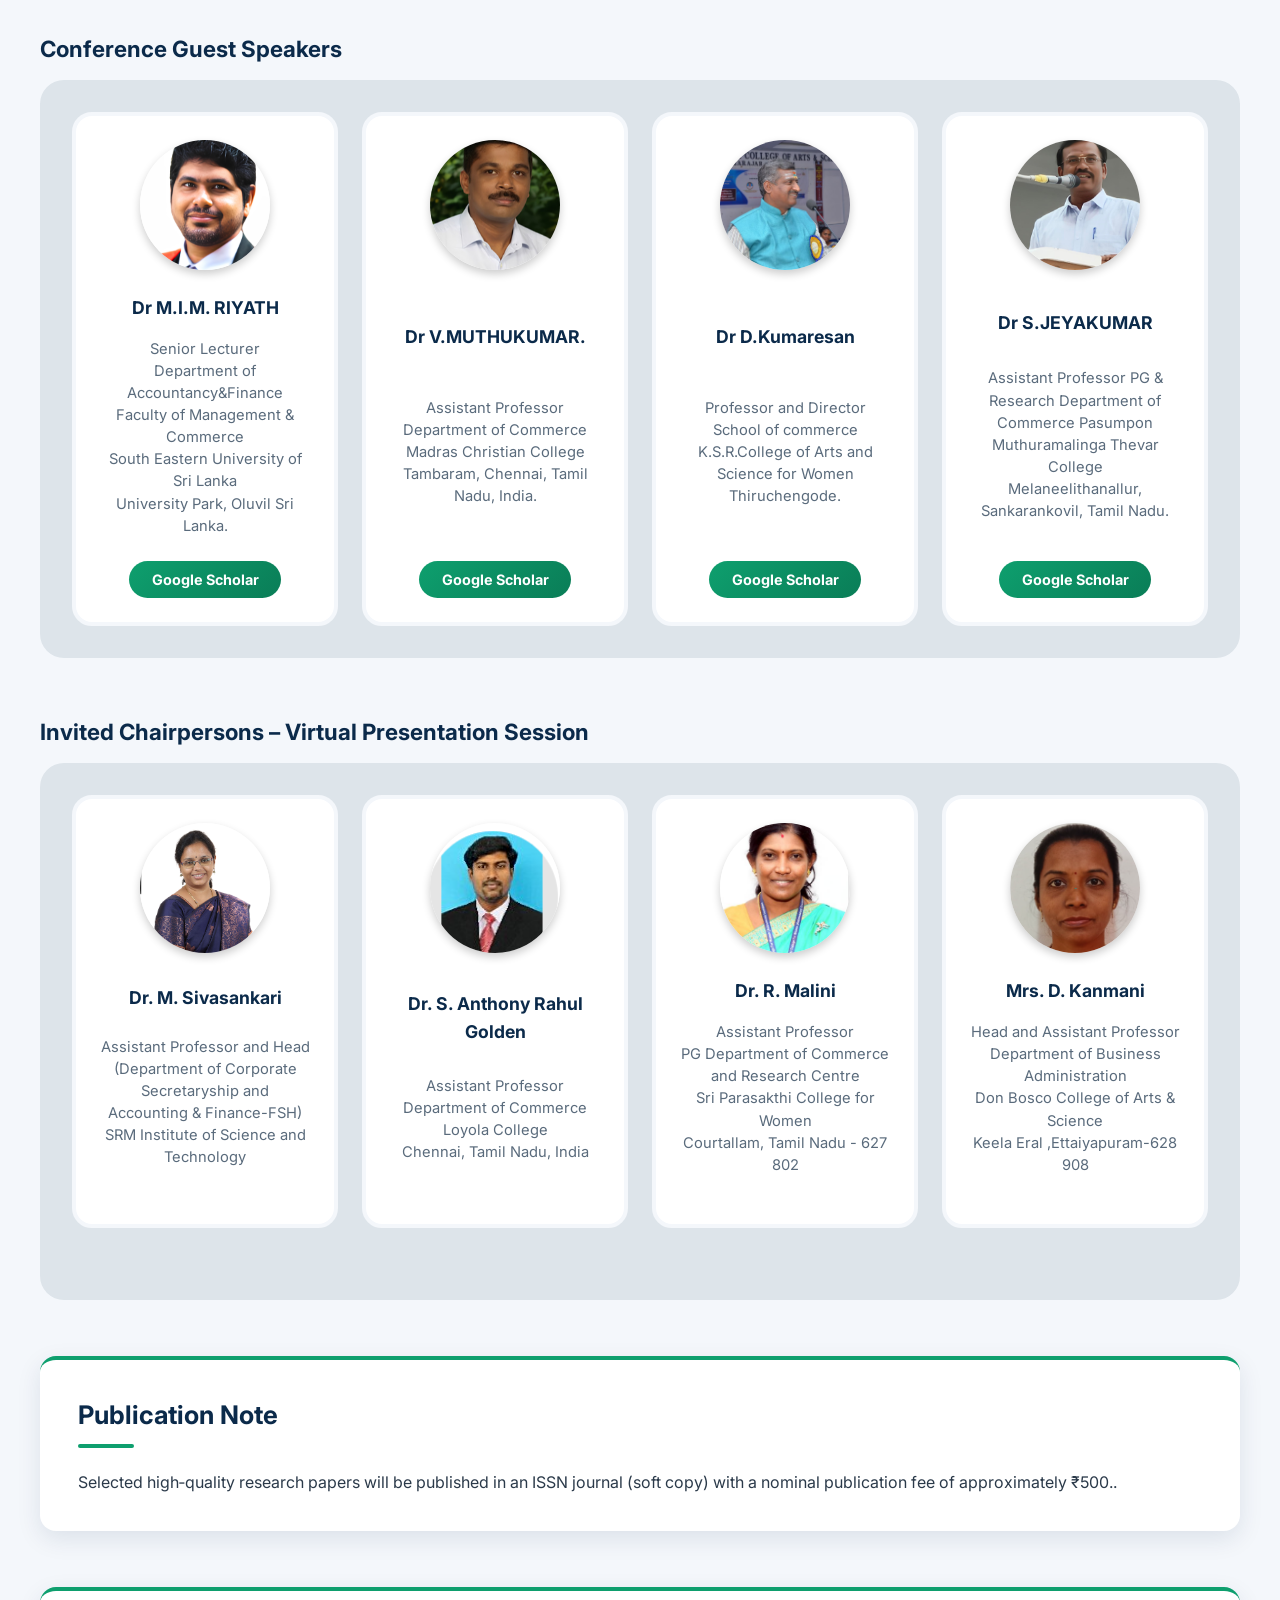
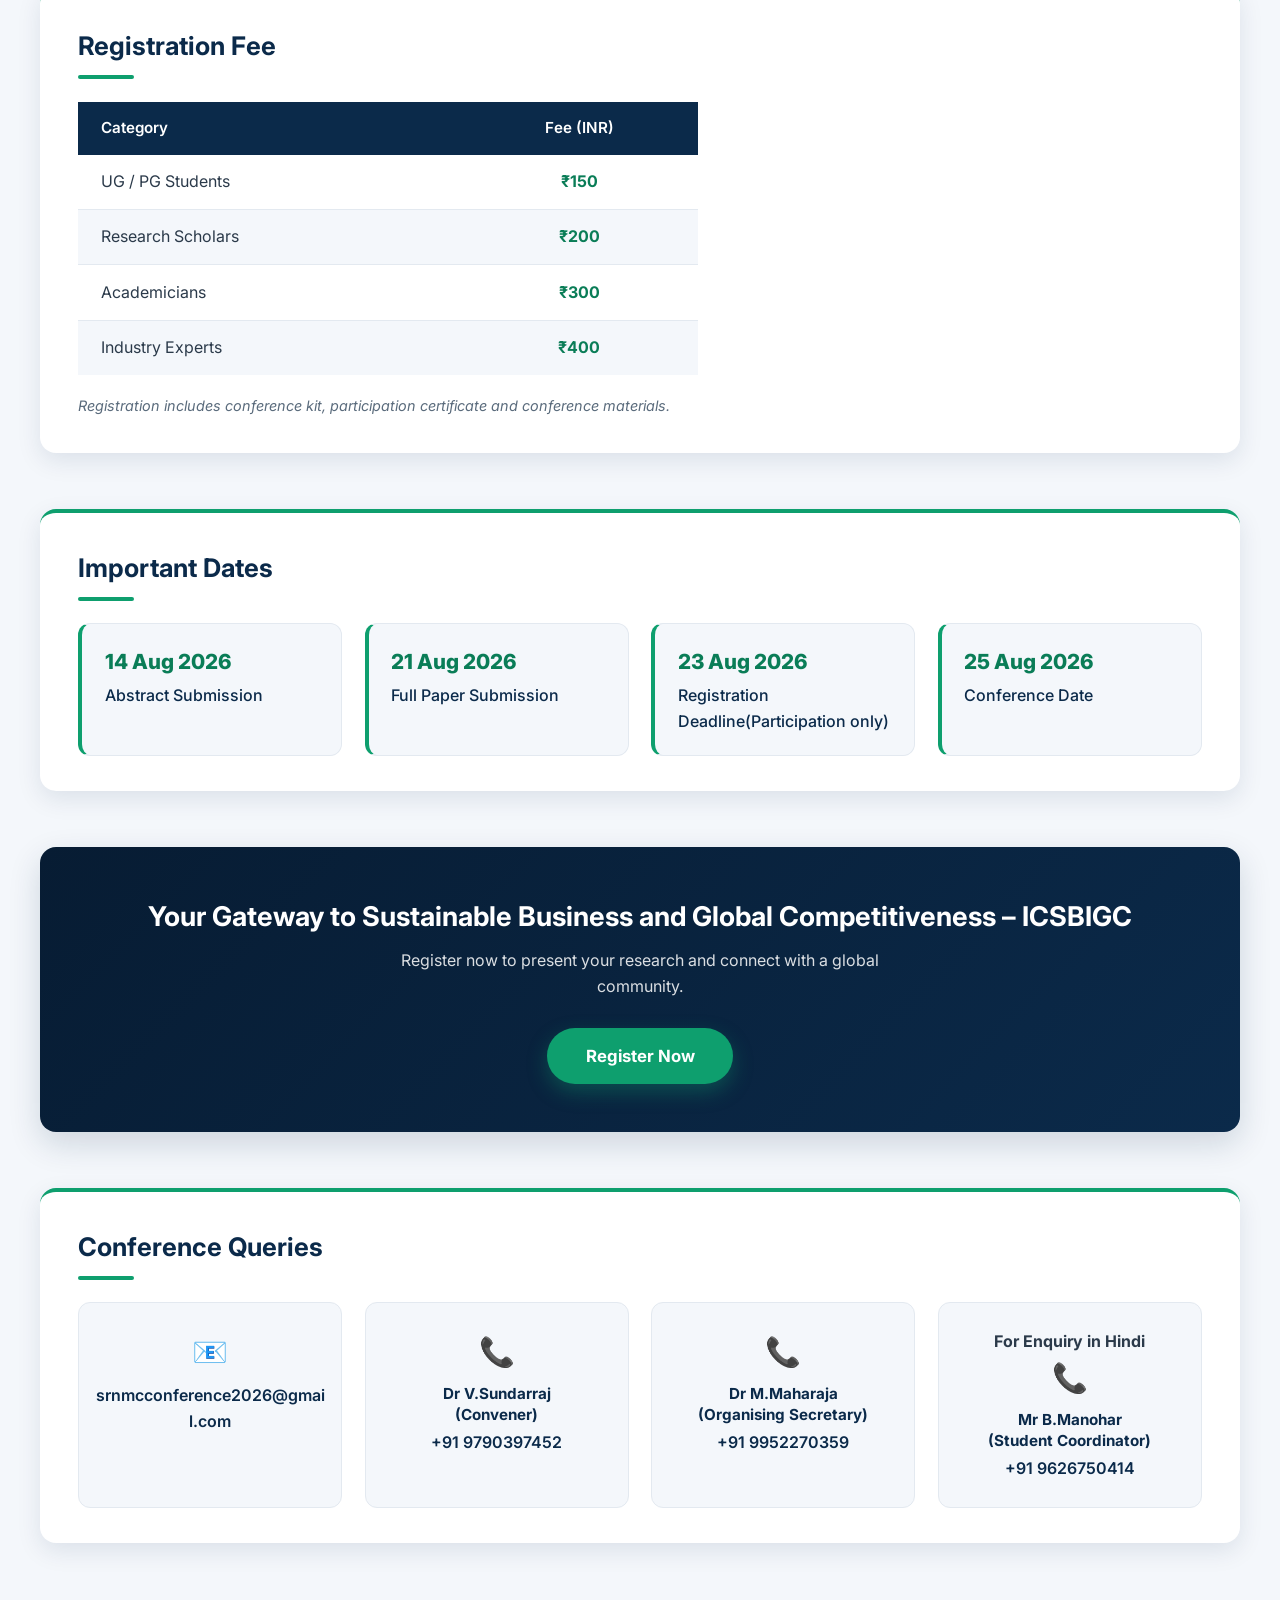
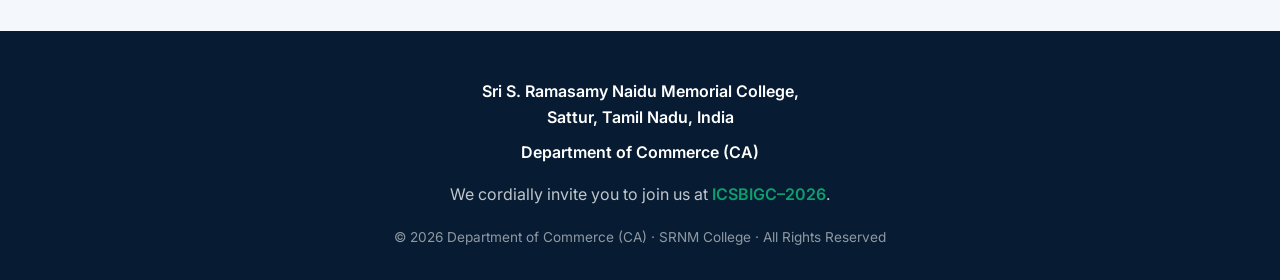
==== commit be31d686: "Correct guest name formatting in index.html" ====
--- a/index.html
+++ b/index.html
@@ -150,7 +150,7 @@
 
                 <div class="guest">
                       <img src="kumaresan.jpeg" alt="Chief Guest" class="guest-image">
-                    <h3>Dr. D.Kumaresan Duraisamy</h3>
+                    <h3>Dr D.Kumaresan </h3>
                     <p>Professor and Director<br>School of commerce<br>K.S.R.College of Arts and Science for Women <br>Thiruchengode.</p>
                     <div class="guest-button">
                         <a href="https://scholar.google.com/citations?user=j3vMXZQAAAAJ&hl=en" target="_blank" rel="noopener"><button>Google Scholar</button></a>
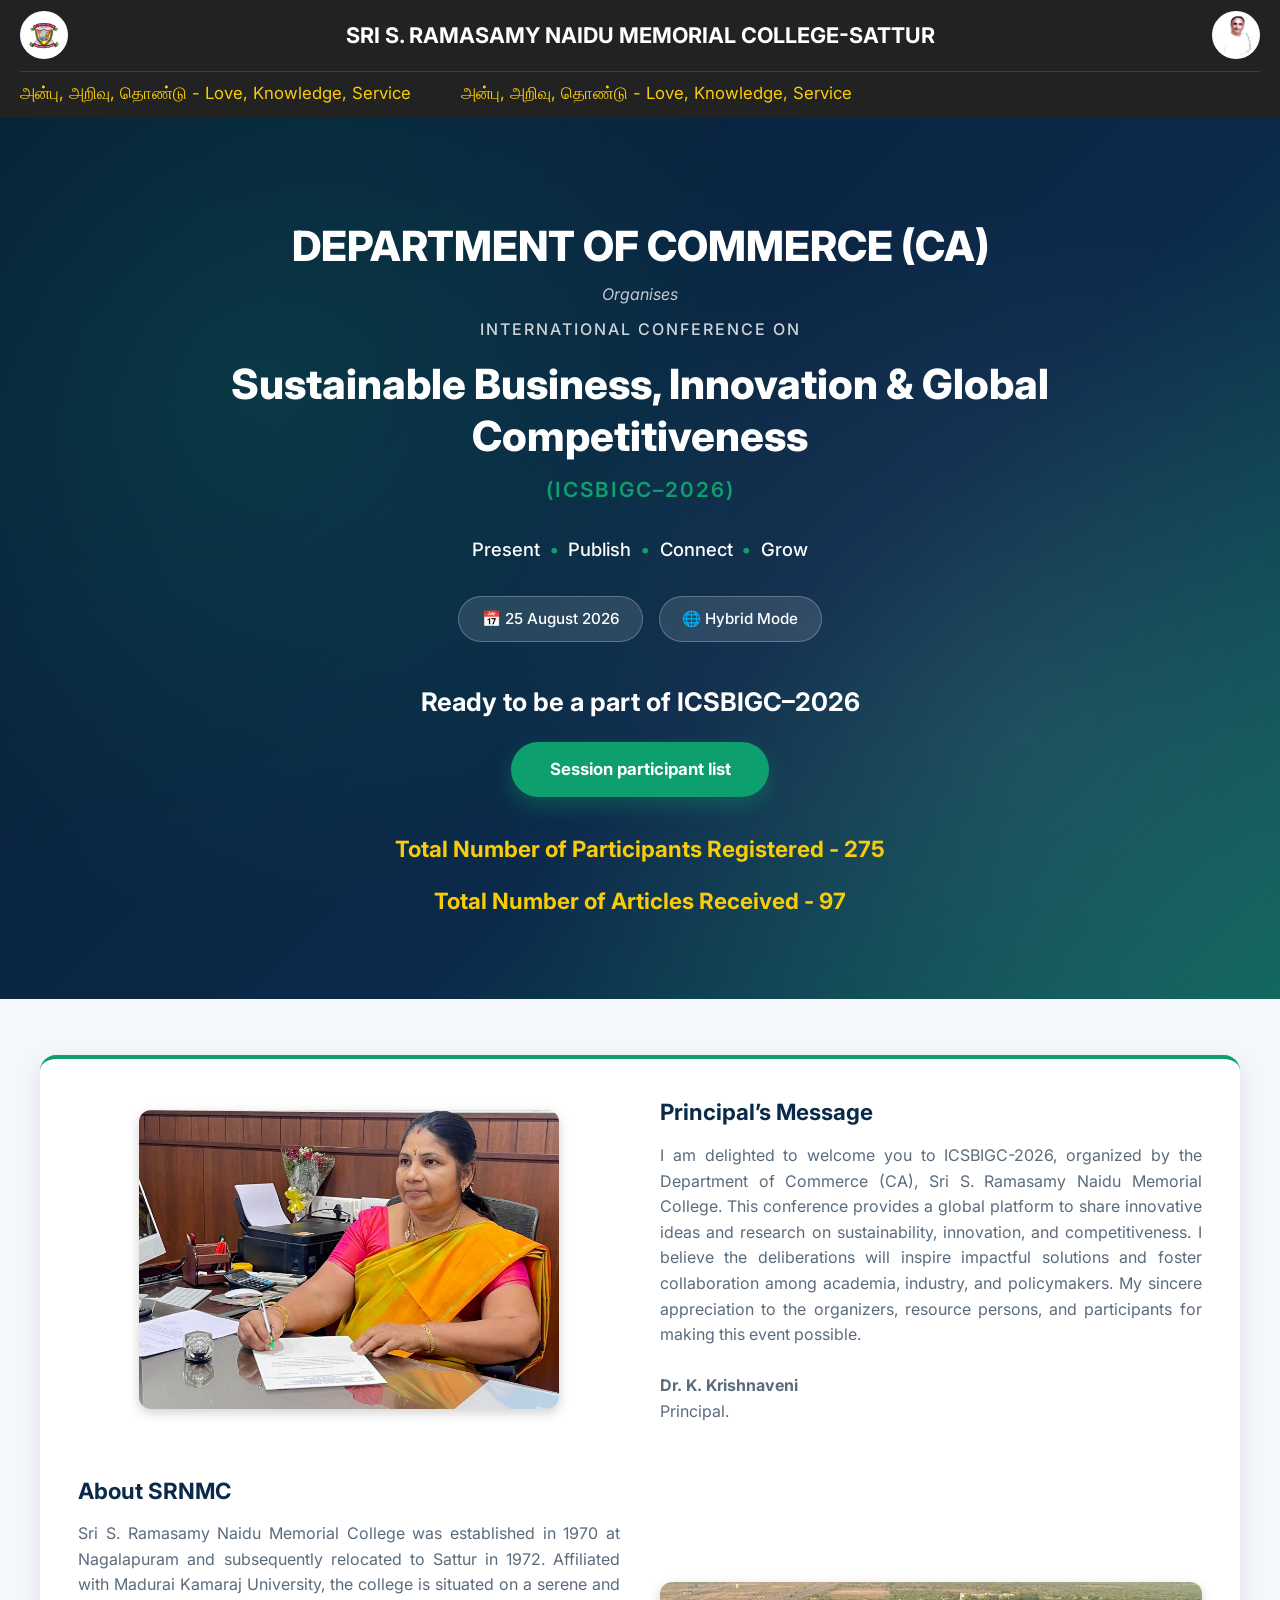
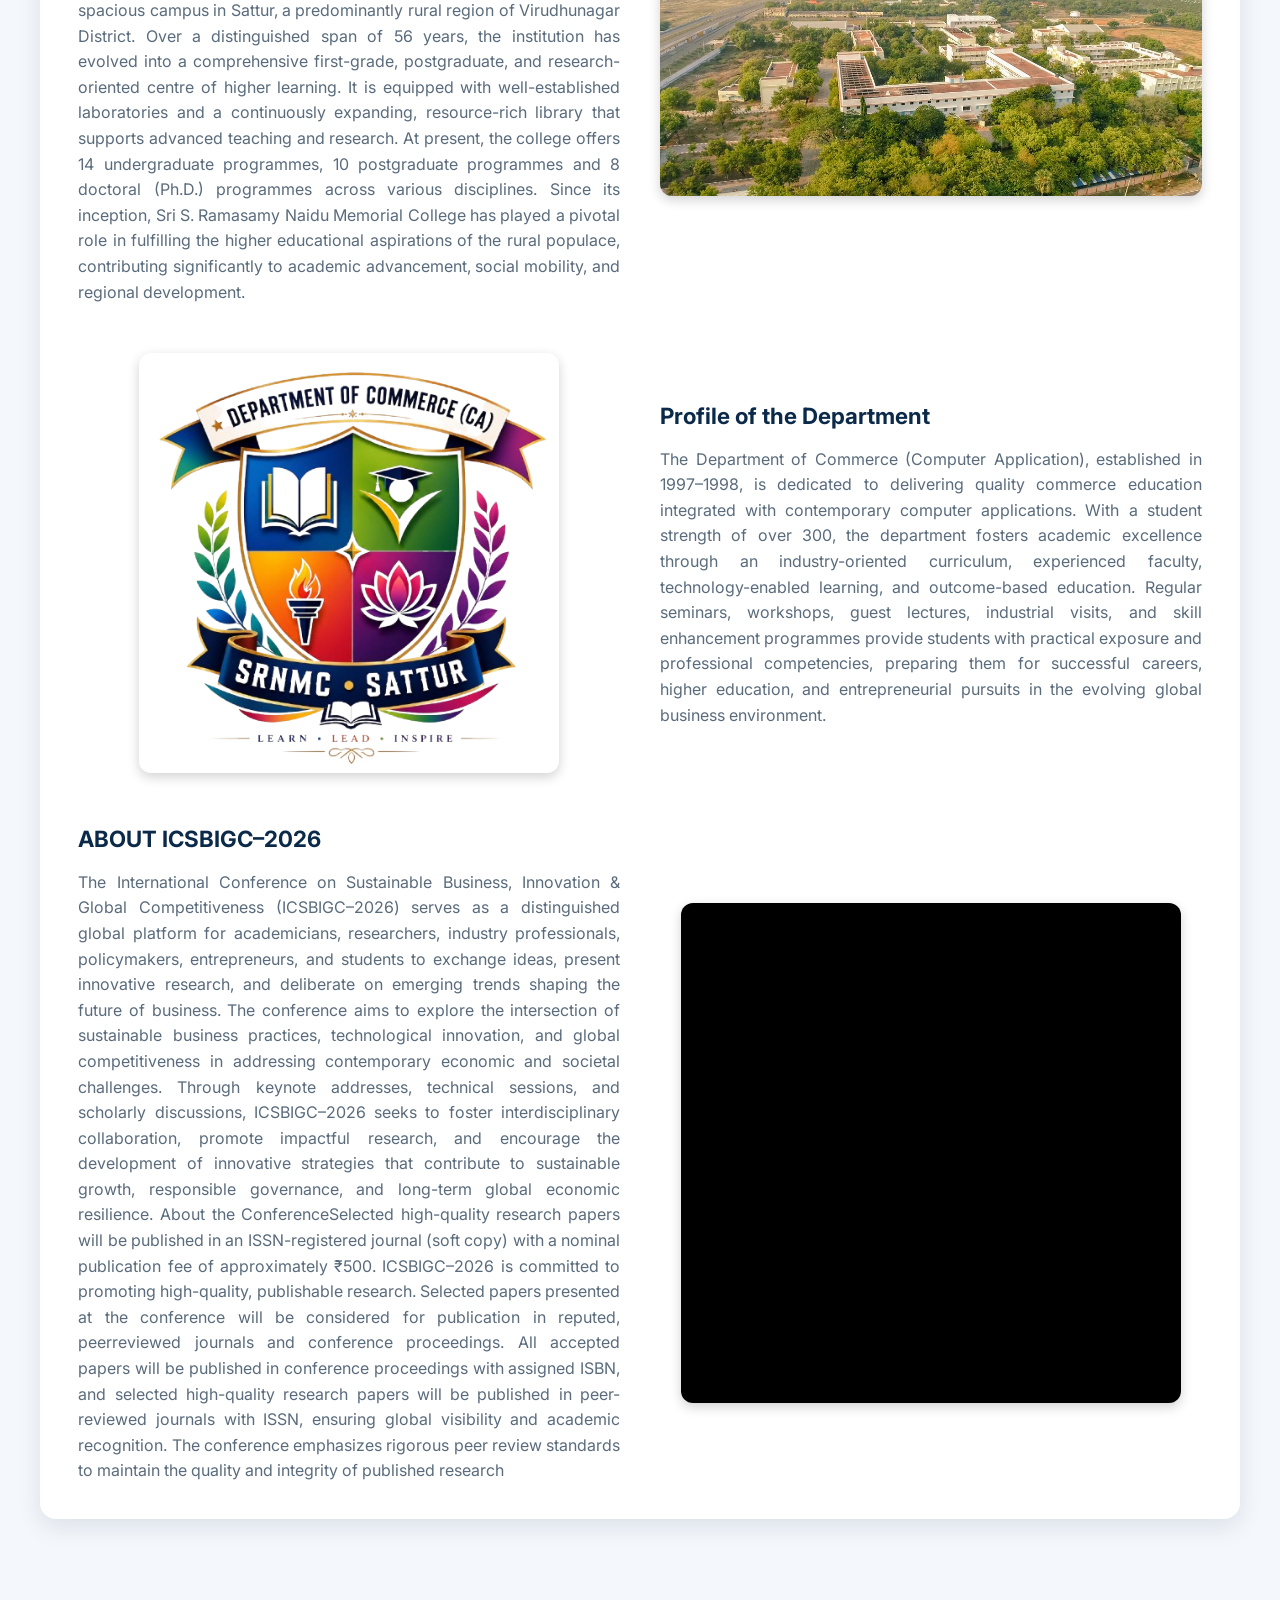
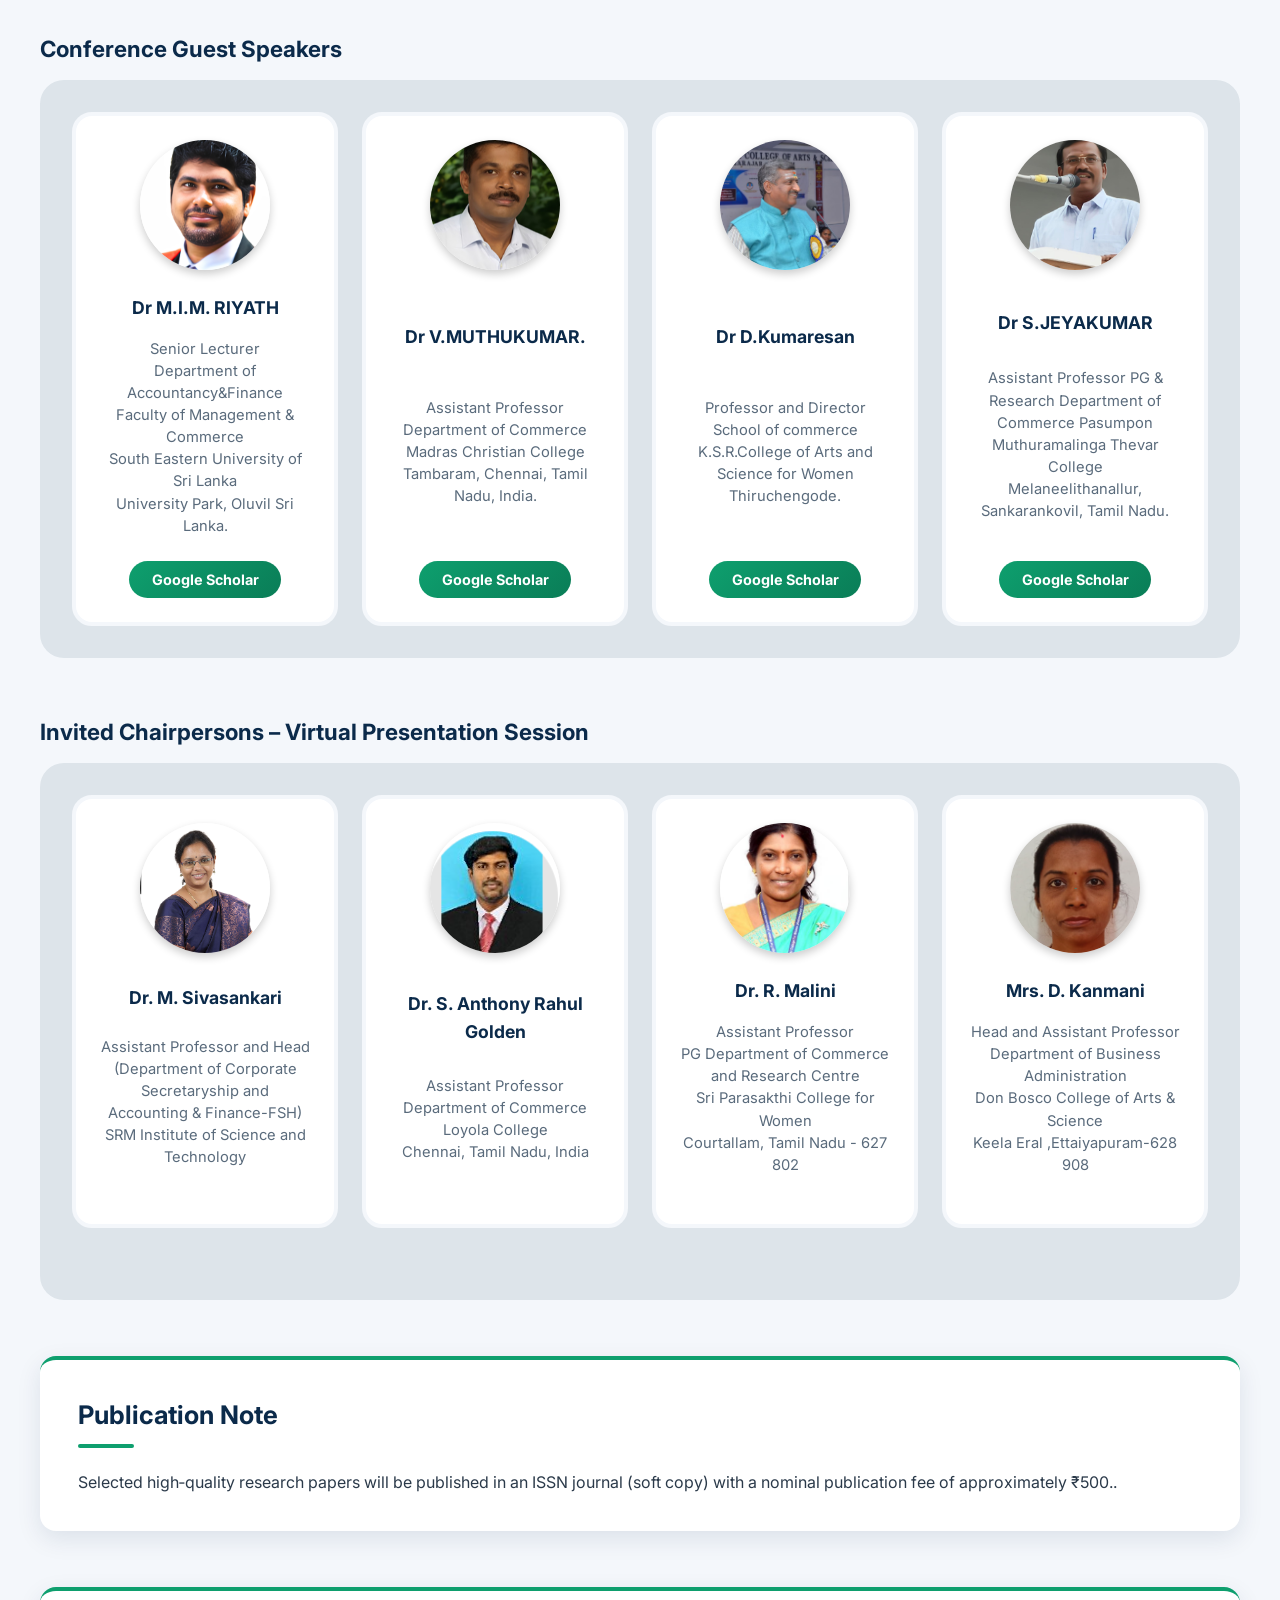
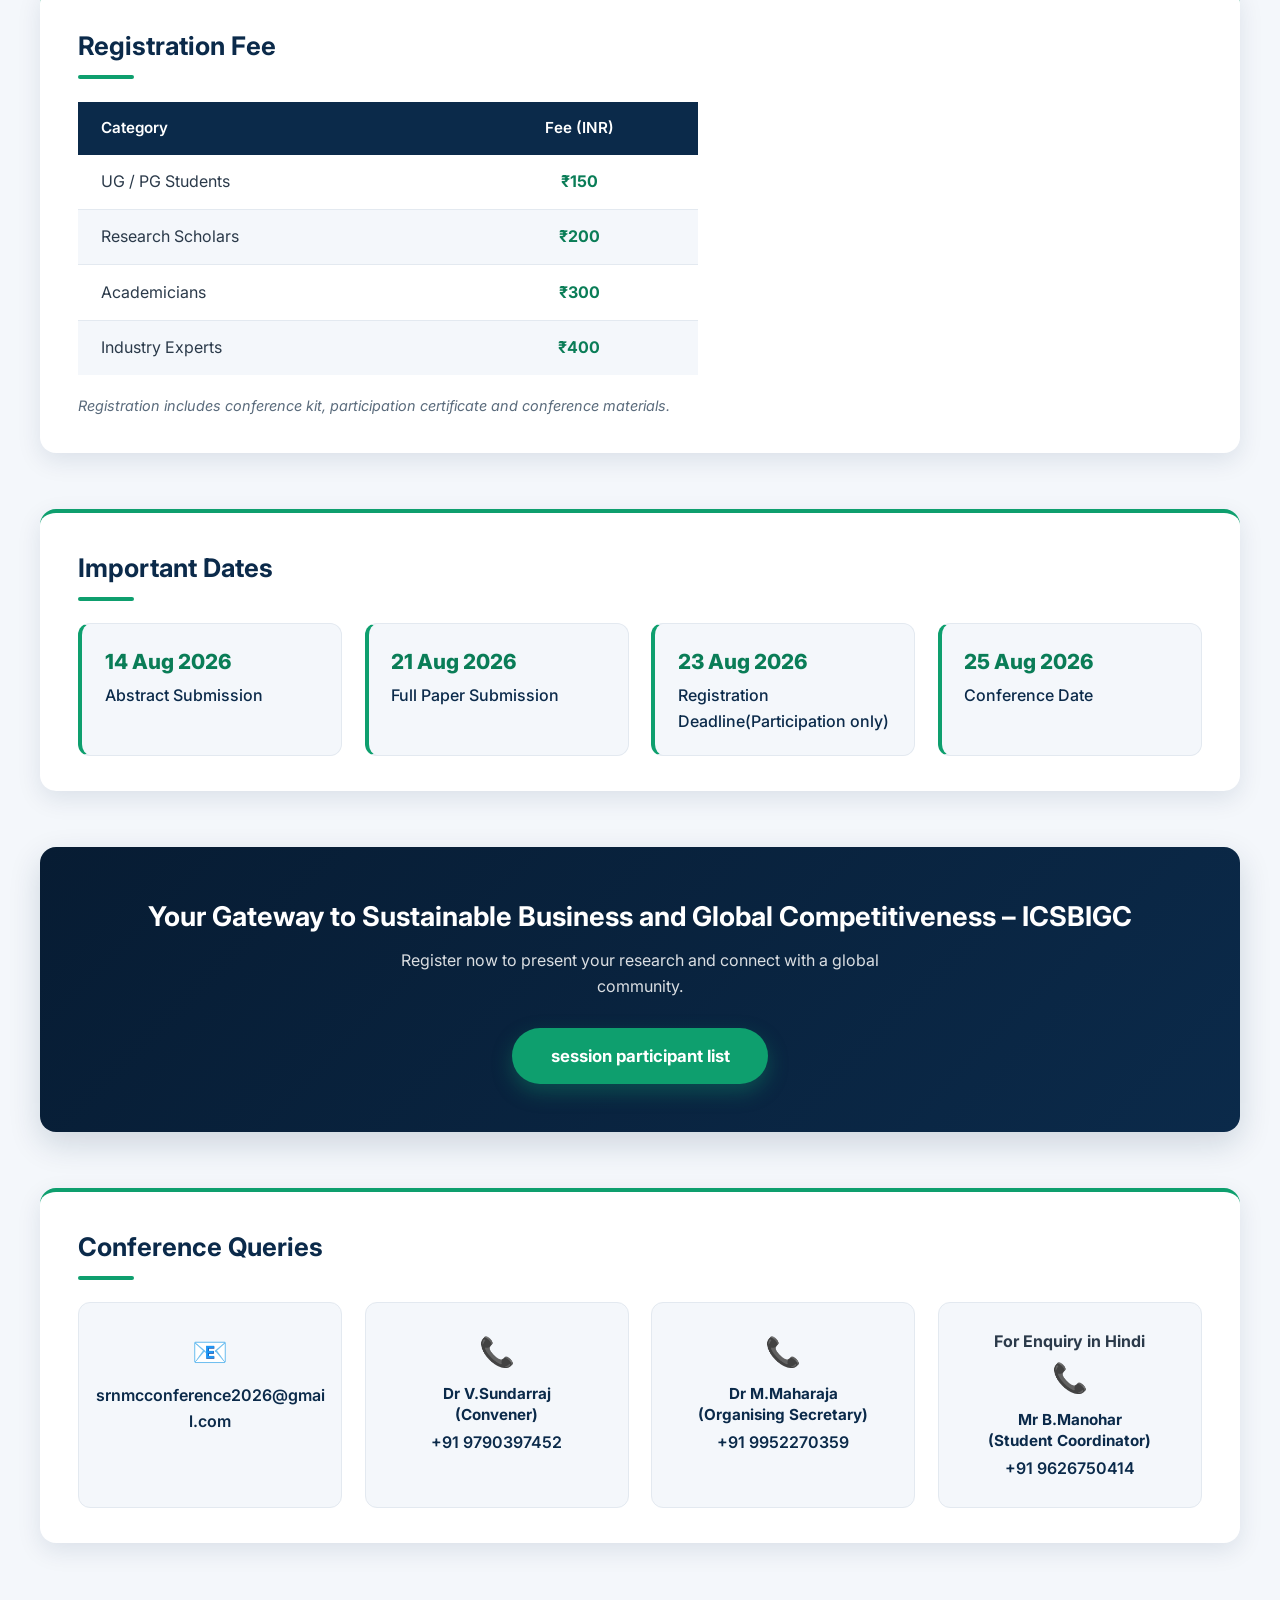
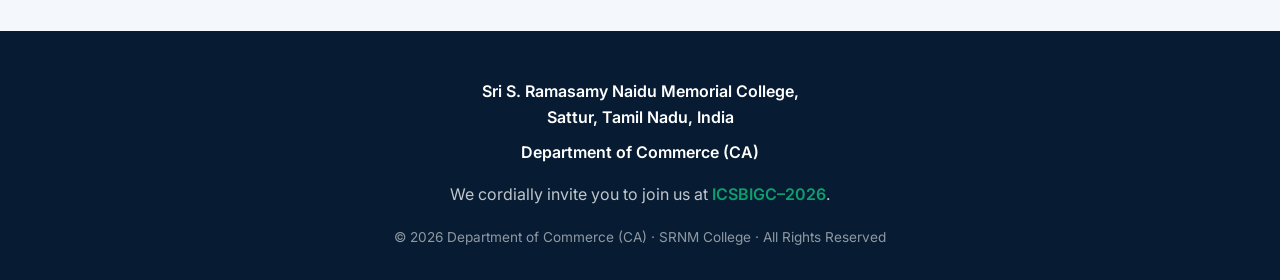
==== commit efc0a543: "Update registration links in index.html" ====
--- a/index.html
+++ b/index.html
@@ -53,7 +53,7 @@
             <div class="hero-cta">
                 <h2>Ready to be a part of ICSBIGC–2026</h2>
 
-                <a href="https://forms.gle/SjU58Aezp9YNaehK8" target="_blank" rel="noopener" class="btn-register">Register Now</a>
+                <a href="login for participants.html" target="_blank" rel="noopener" class="btn-register">Session participant list</a>
 
                 <div class="abcd">
                     <h2><b>Total Number of Participants Registered - 275</b></h2>
@@ -144,7 +144,7 @@
                     <h3>Dr V.MUTHUKUMAR.</h3>
                     <p>Assistant Professor<br> Department of Commerce<br> Madras Christian College<br> Tambaram, Chennai, Tamil Nadu, India.</p>
                     <div class="guest-button">
-                        <a href="https://scholar.google.com/citations?hl=en&user=KsAwhLIAAAAJ" target="_blank" rel="noopener"><button>Google Scholar</button></a>
+                        <a href="https://mcc.edu.in/wp-content/uploads/2024/04/10-Dr-V-Muthukumar.pdf" target="_blank" rel="noopener"><button>Google Scholar</button></a>
                     </div>
                 </div>
 
@@ -153,7 +153,7 @@
                     <h3>Dr D.Kumaresan </h3>
                     <p>Professor and Director<br>School of commerce<br>K.S.R.College of Arts and Science for Women <br>Thiruchengode.</p>
                     <div class="guest-button">
-                        <a href="https://scholar.google.com/citations?user=j3vMXZQAAAAJ&hl=en" target="_blank" rel="noopener"><button>Google Scholar</button></a>
+                        <a href="https://www.ksrwomenarts.edu.in/uploads/topics/17736471594598.pdf" target="_blank" rel="noopener"><button>Google Scholar</button></a>
                     </div>
                 </div>
 
@@ -162,7 +162,7 @@
                     <h3>Dr S.JEYAKUMAR</h3>
                     <p>Assistant Professor PG & Research Department of Commerce Pasumpon Muthuramalinga Thevar College <br>Melaneelithanallur, Sankarankovil, Tamil Nadu.</p>
                     <div class="guest-button">
-                        <a href="https://www.ksrwomenarts.edu.in/uploads/topics/17736471594598.pdf" target="_blank" rel="noopener"><button>Google Scholar</button></a>
+                        <a href="https://scholar.google.com/citations?hl=en&user=KsAwhLIAAAAJ" target="_blank" rel="noopener"><button>Google Scholar</button></a>
                     </div>
                 </div>
             </div>
@@ -320,7 +320,7 @@
             <div class="cta-card">
                 <h2>Your Gateway to Sustainable Business and Global Competitiveness – ICSBIGC</h2>
                 <p>Register now to present your research and connect with a global community.</p>
-                <a href="https://forms.gle/SjU58Aezp9YNaehK8" target="_blank" rel="noopener" class="btn-register">Register Now</a>
+                 <a href="login for participants.html" target="_blank" rel="noopener" class="btn-register">session participant list</a>
             </div>
         </div>
     </section>
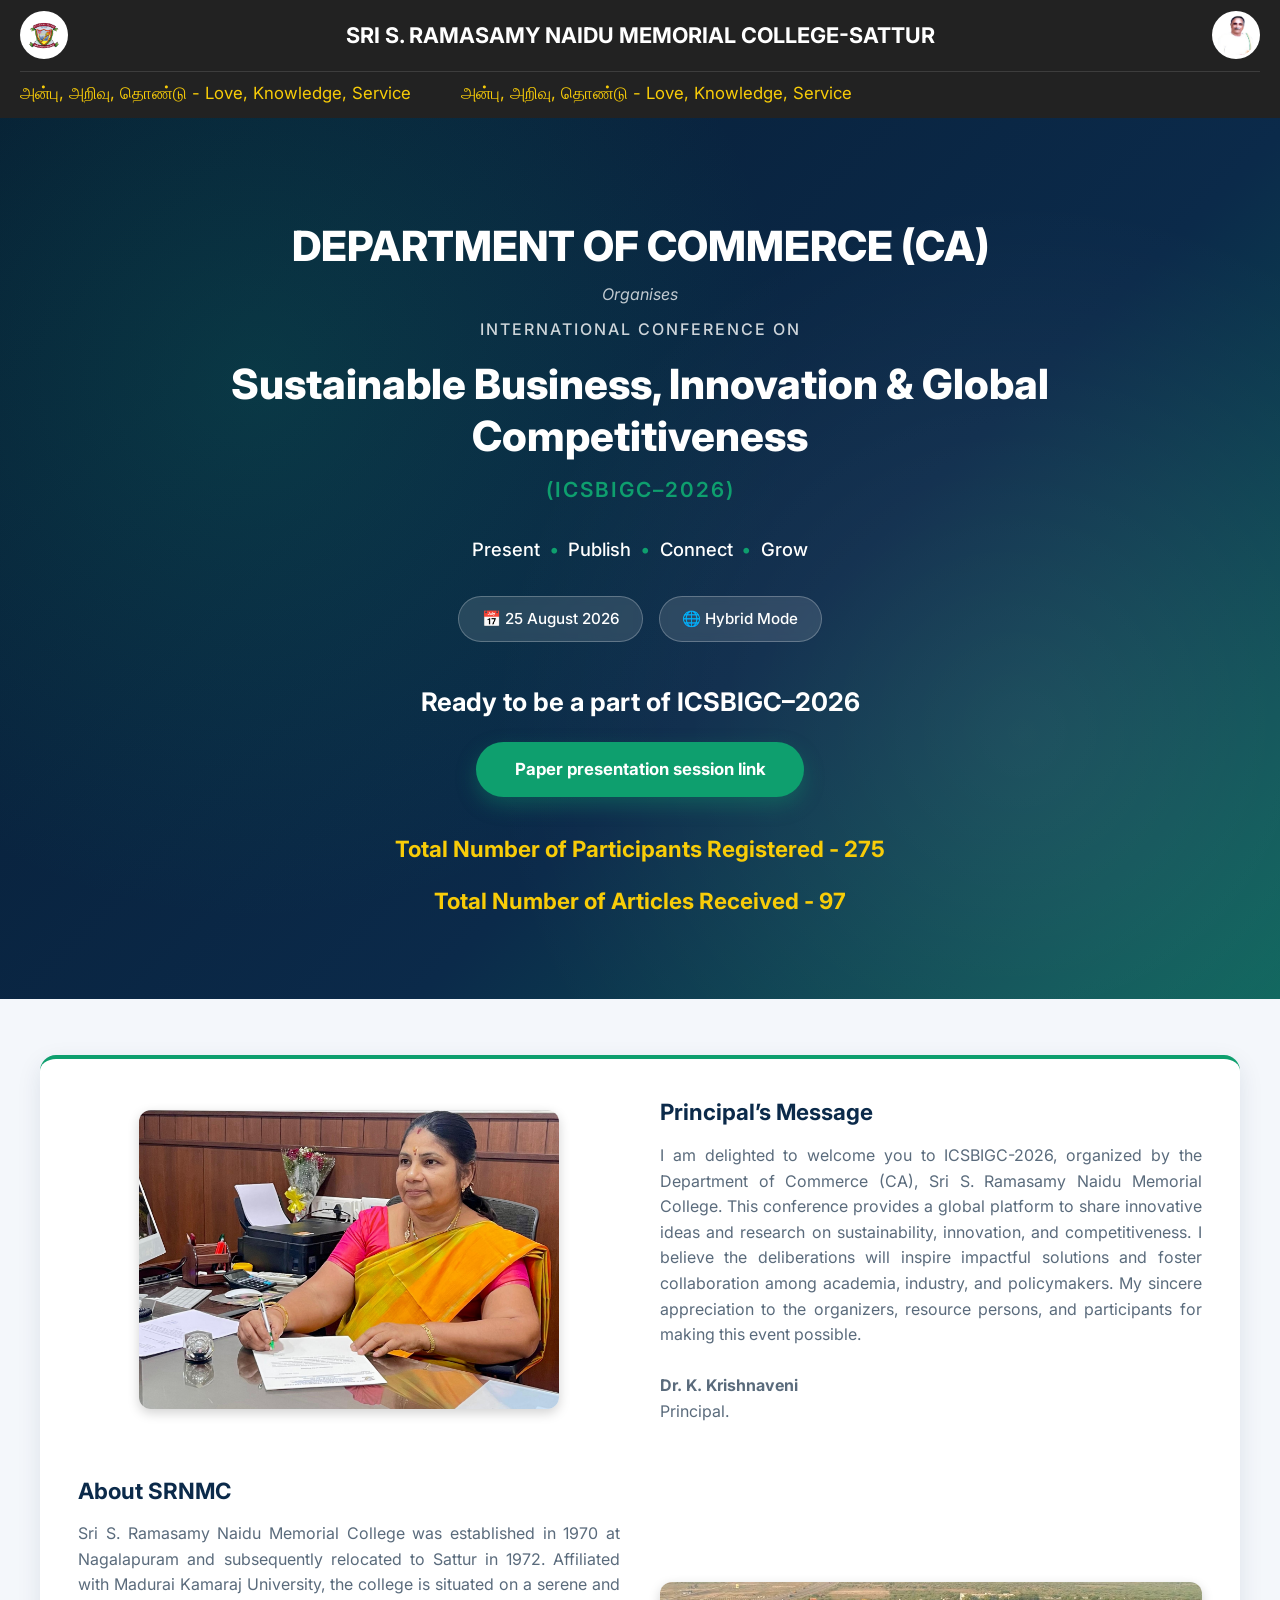
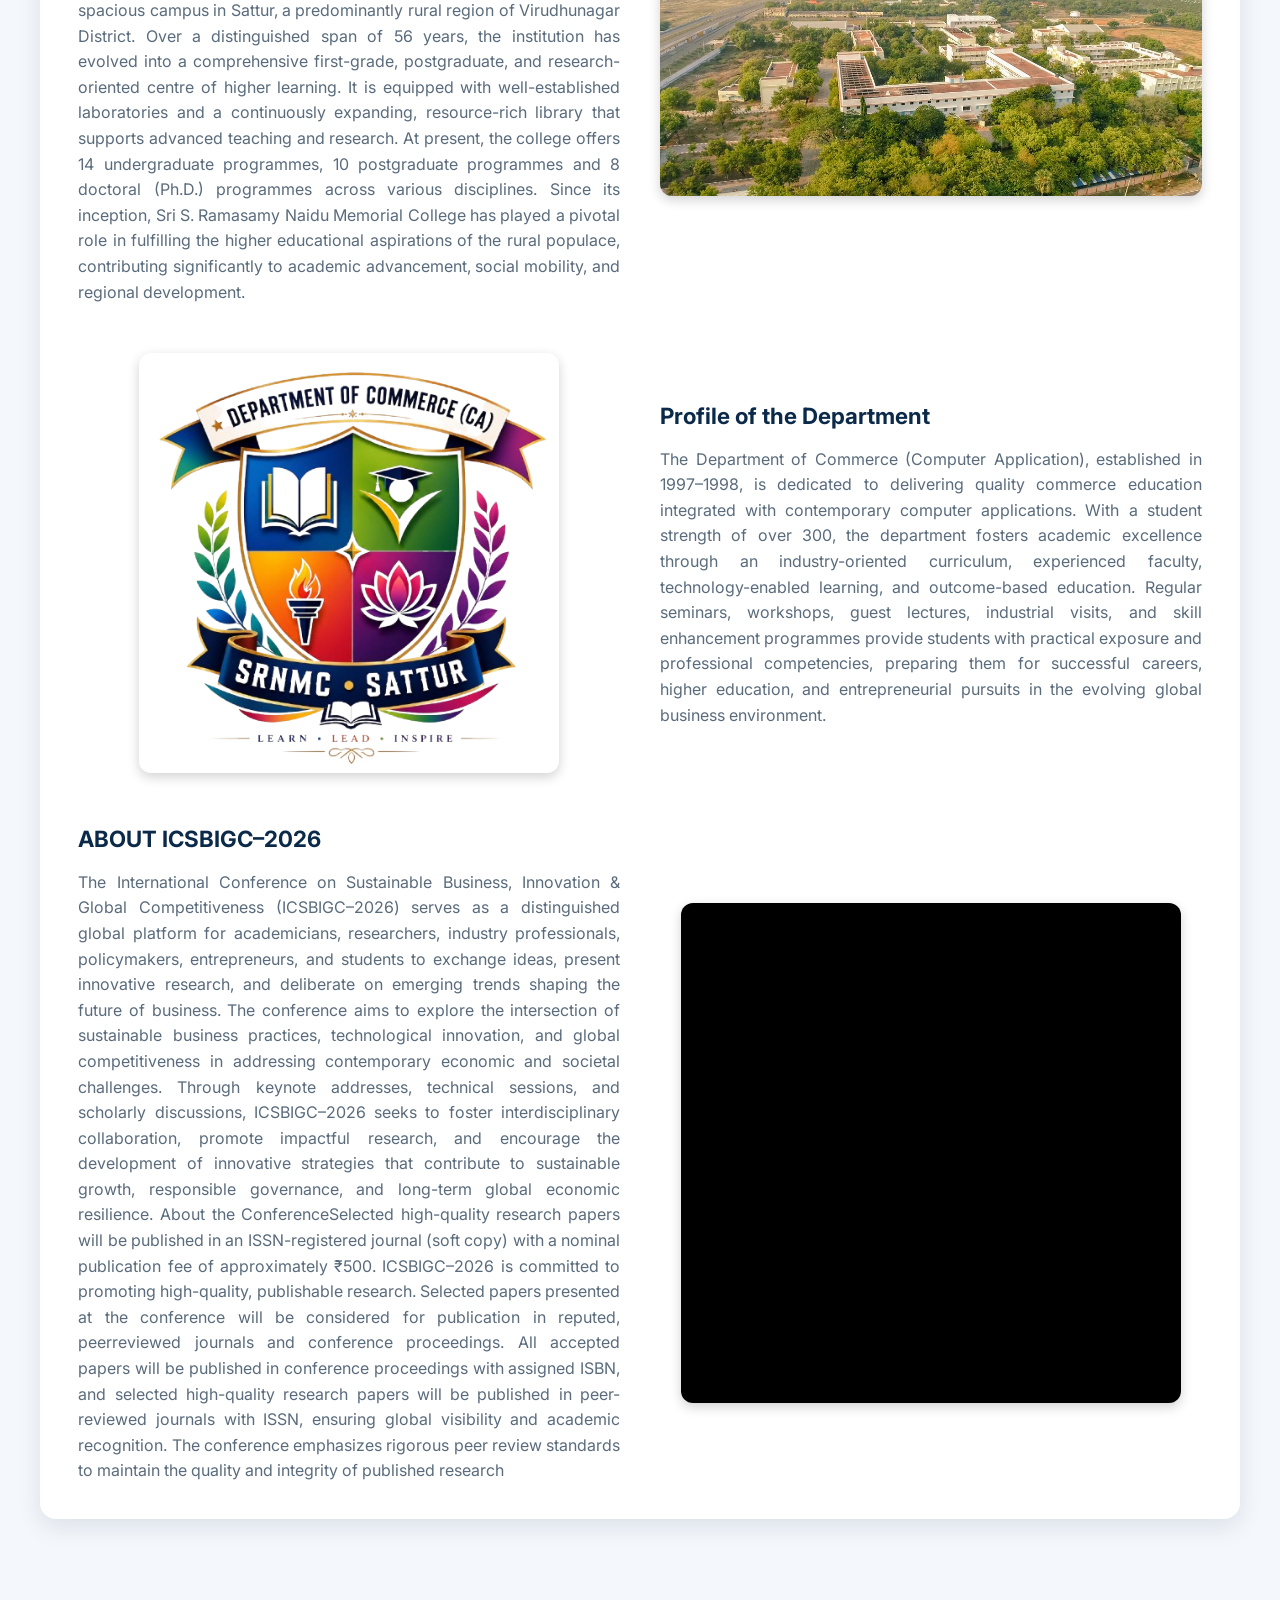
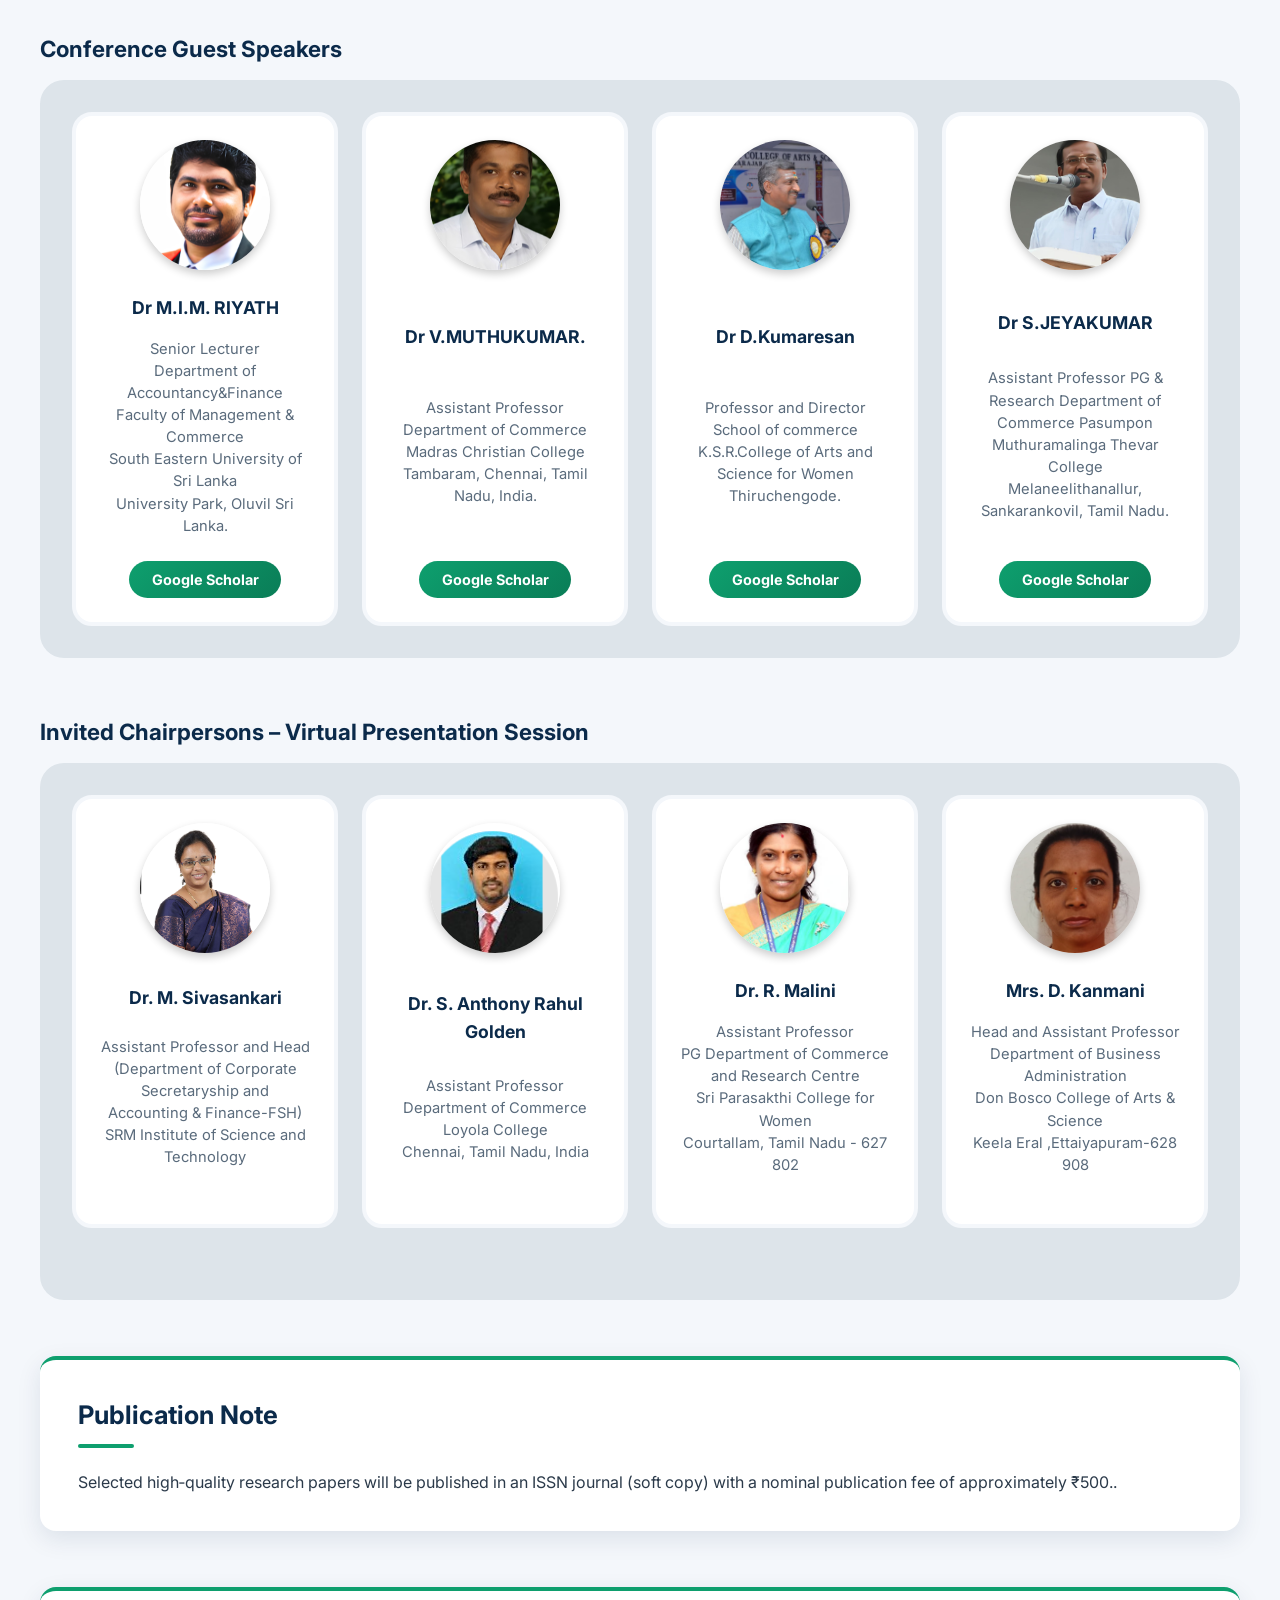
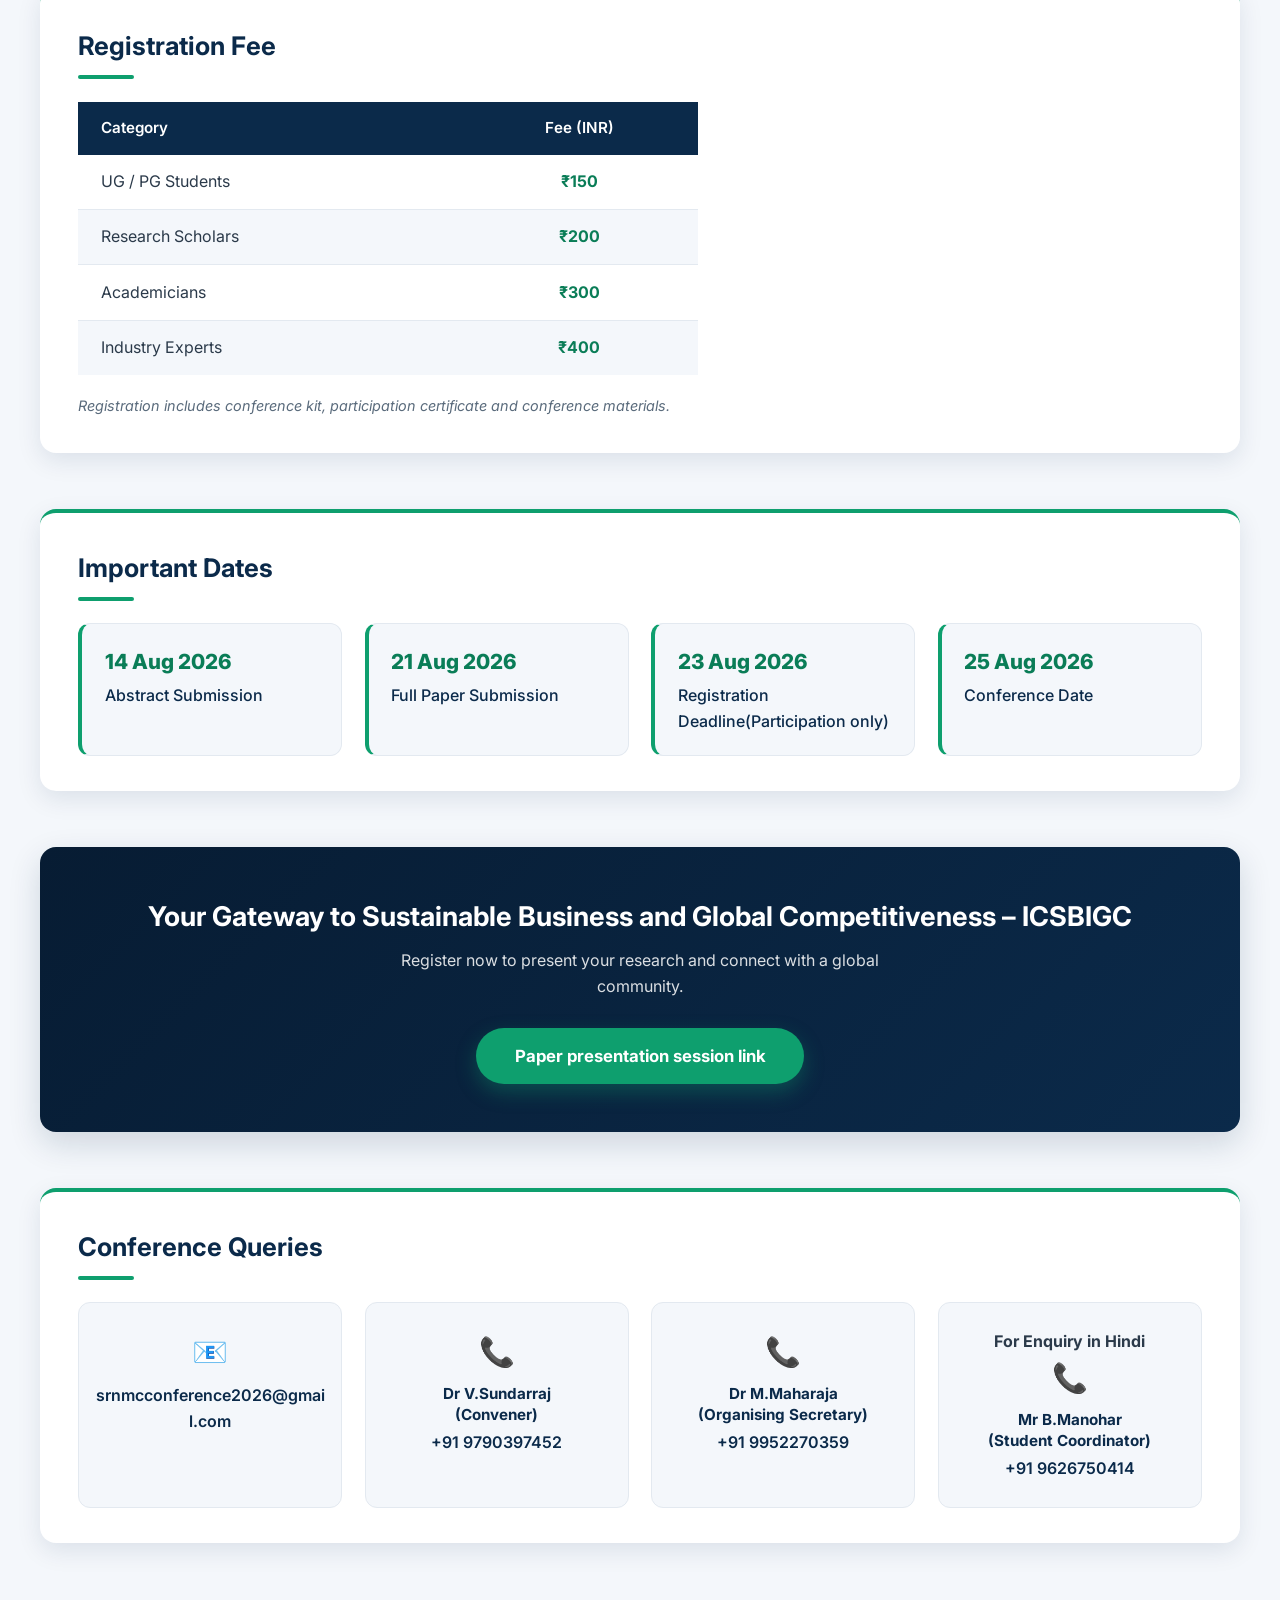
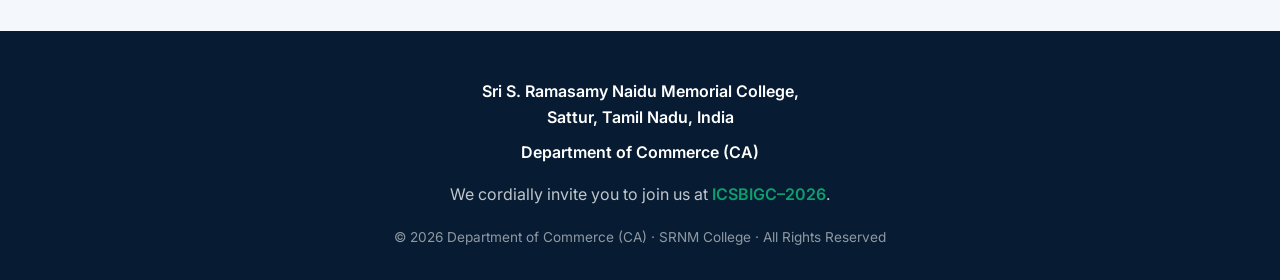
==== commit 3af1b124: "Update index.html" ====
--- a/index.html
+++ b/index.html
@@ -53,7 +53,7 @@
             <div class="hero-cta">
                 <h2>Ready to be a part of ICSBIGC–2026</h2>
 
-                <a href="login for participants.html" target="_blank" rel="noopener" class="btn-register">Session participant list</a>
+                <a href="login for participants.html" target="_blank" rel="noopener" class="btn-register">Paper presentation session link</a>
 
                 <div class="abcd">
                     <h2><b>Total Number of Participants Registered - 275</b></h2>
@@ -320,7 +320,7 @@
             <div class="cta-card">
                 <h2>Your Gateway to Sustainable Business and Global Competitiveness – ICSBIGC</h2>
                 <p>Register now to present your research and connect with a global community.</p>
-                 <a href="login for participants.html" target="_blank" rel="noopener" class="btn-register">session participant list</a>
+                 <a href="login for participants.html" target="_blank" rel="noopener" class="btn-register">Paper presentation session link</a>
             </div>
         </div>
     </section>
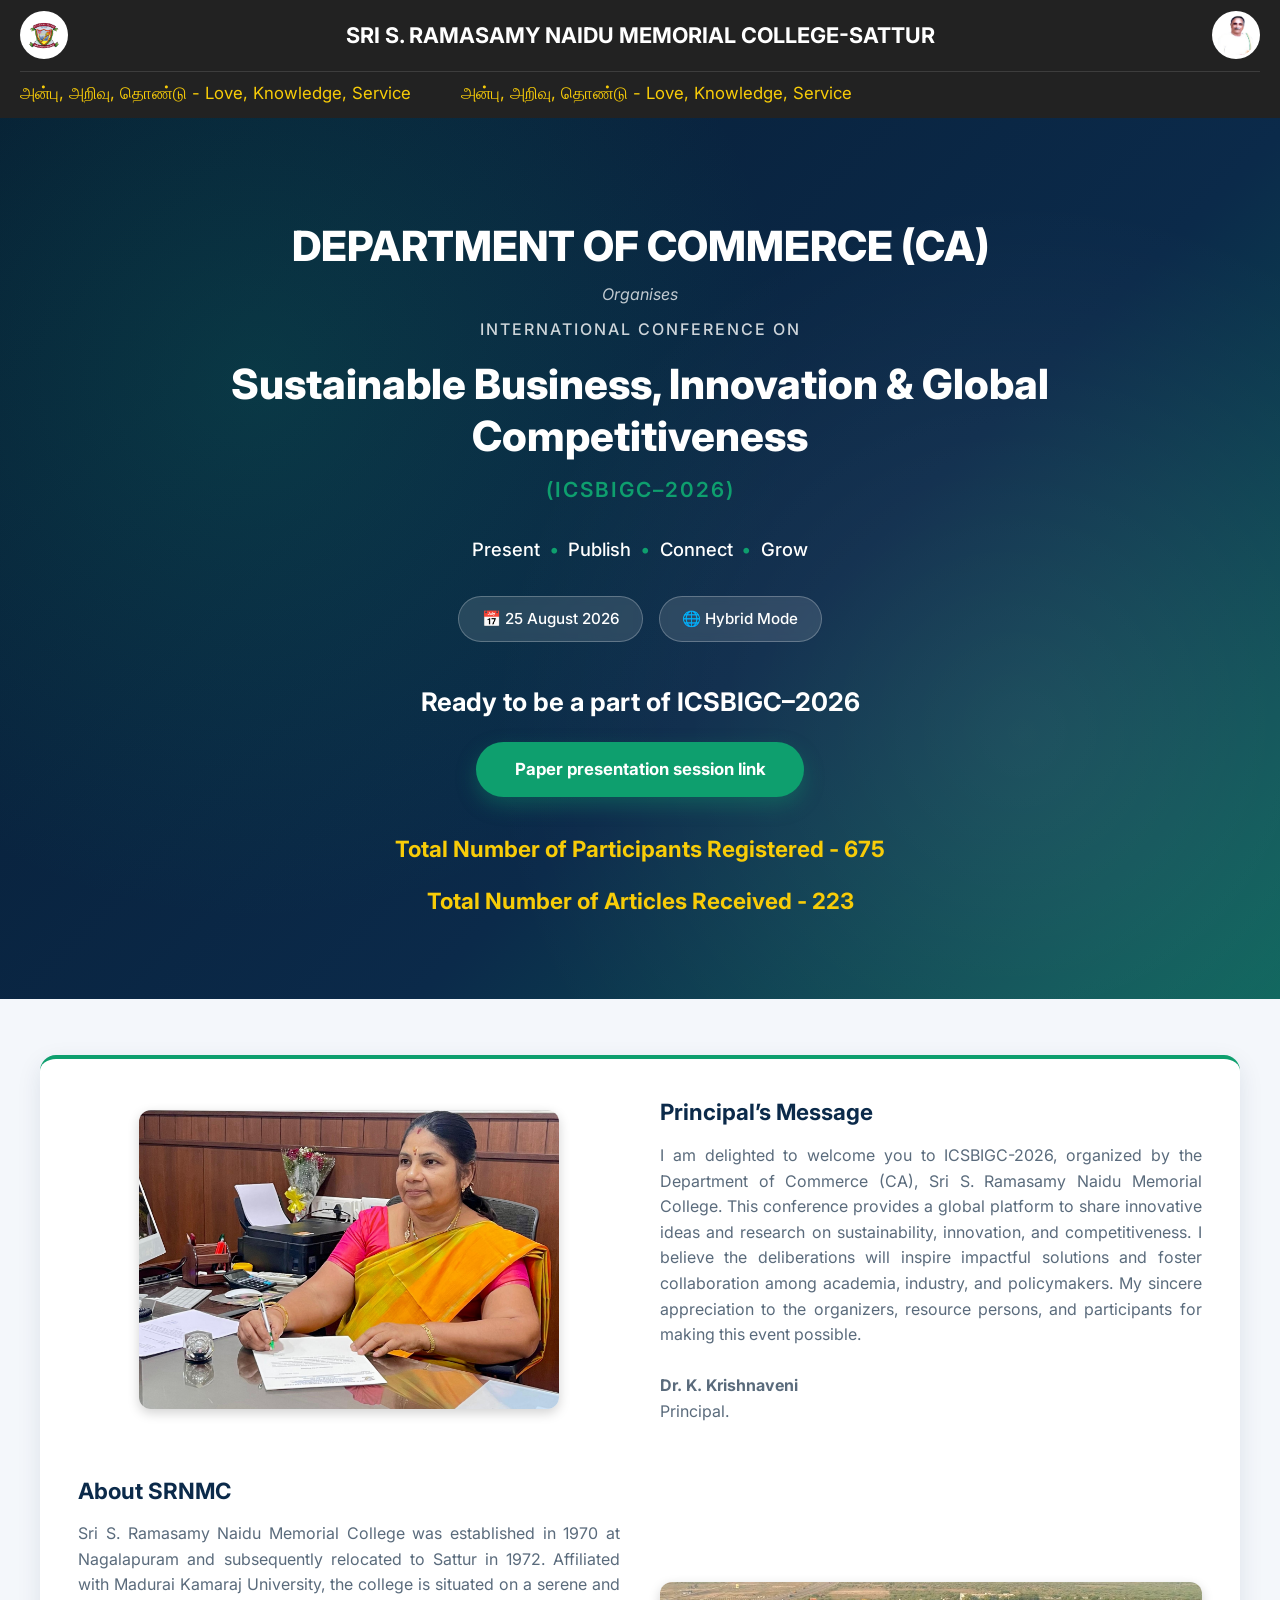
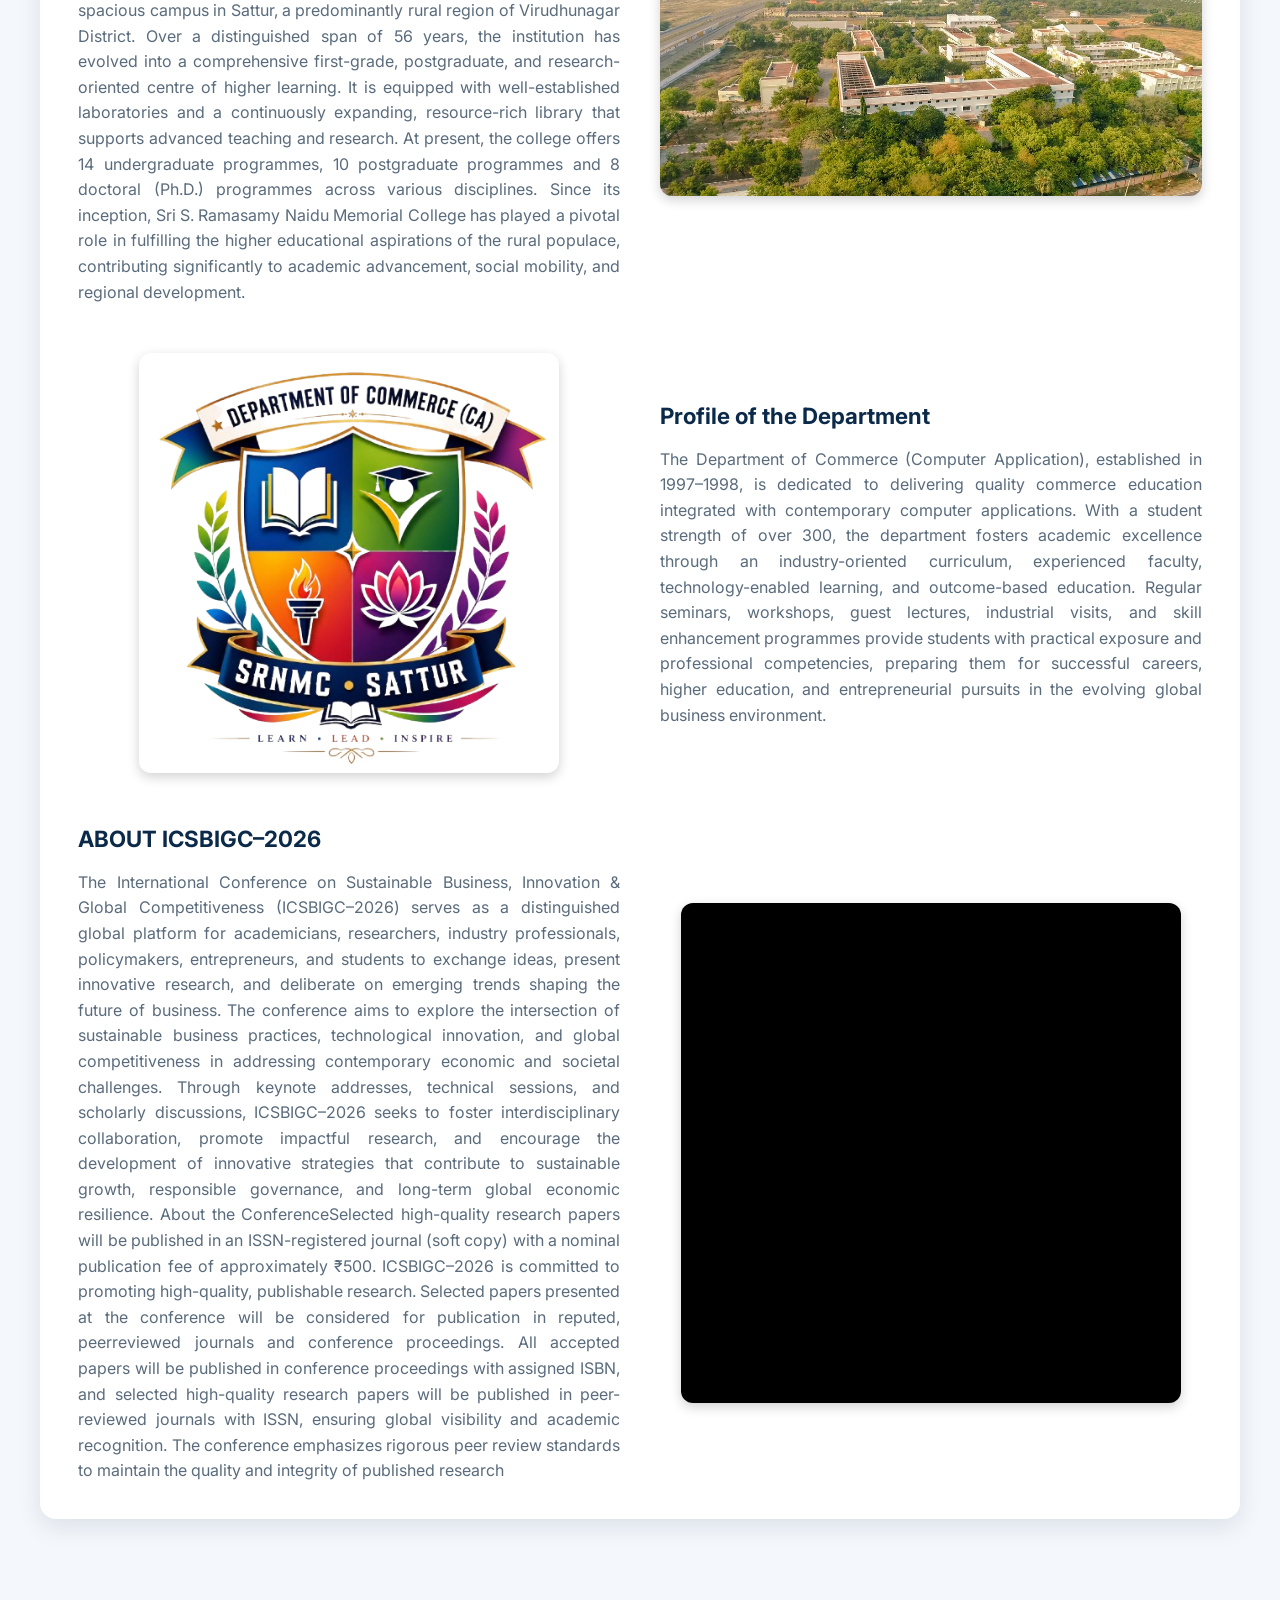
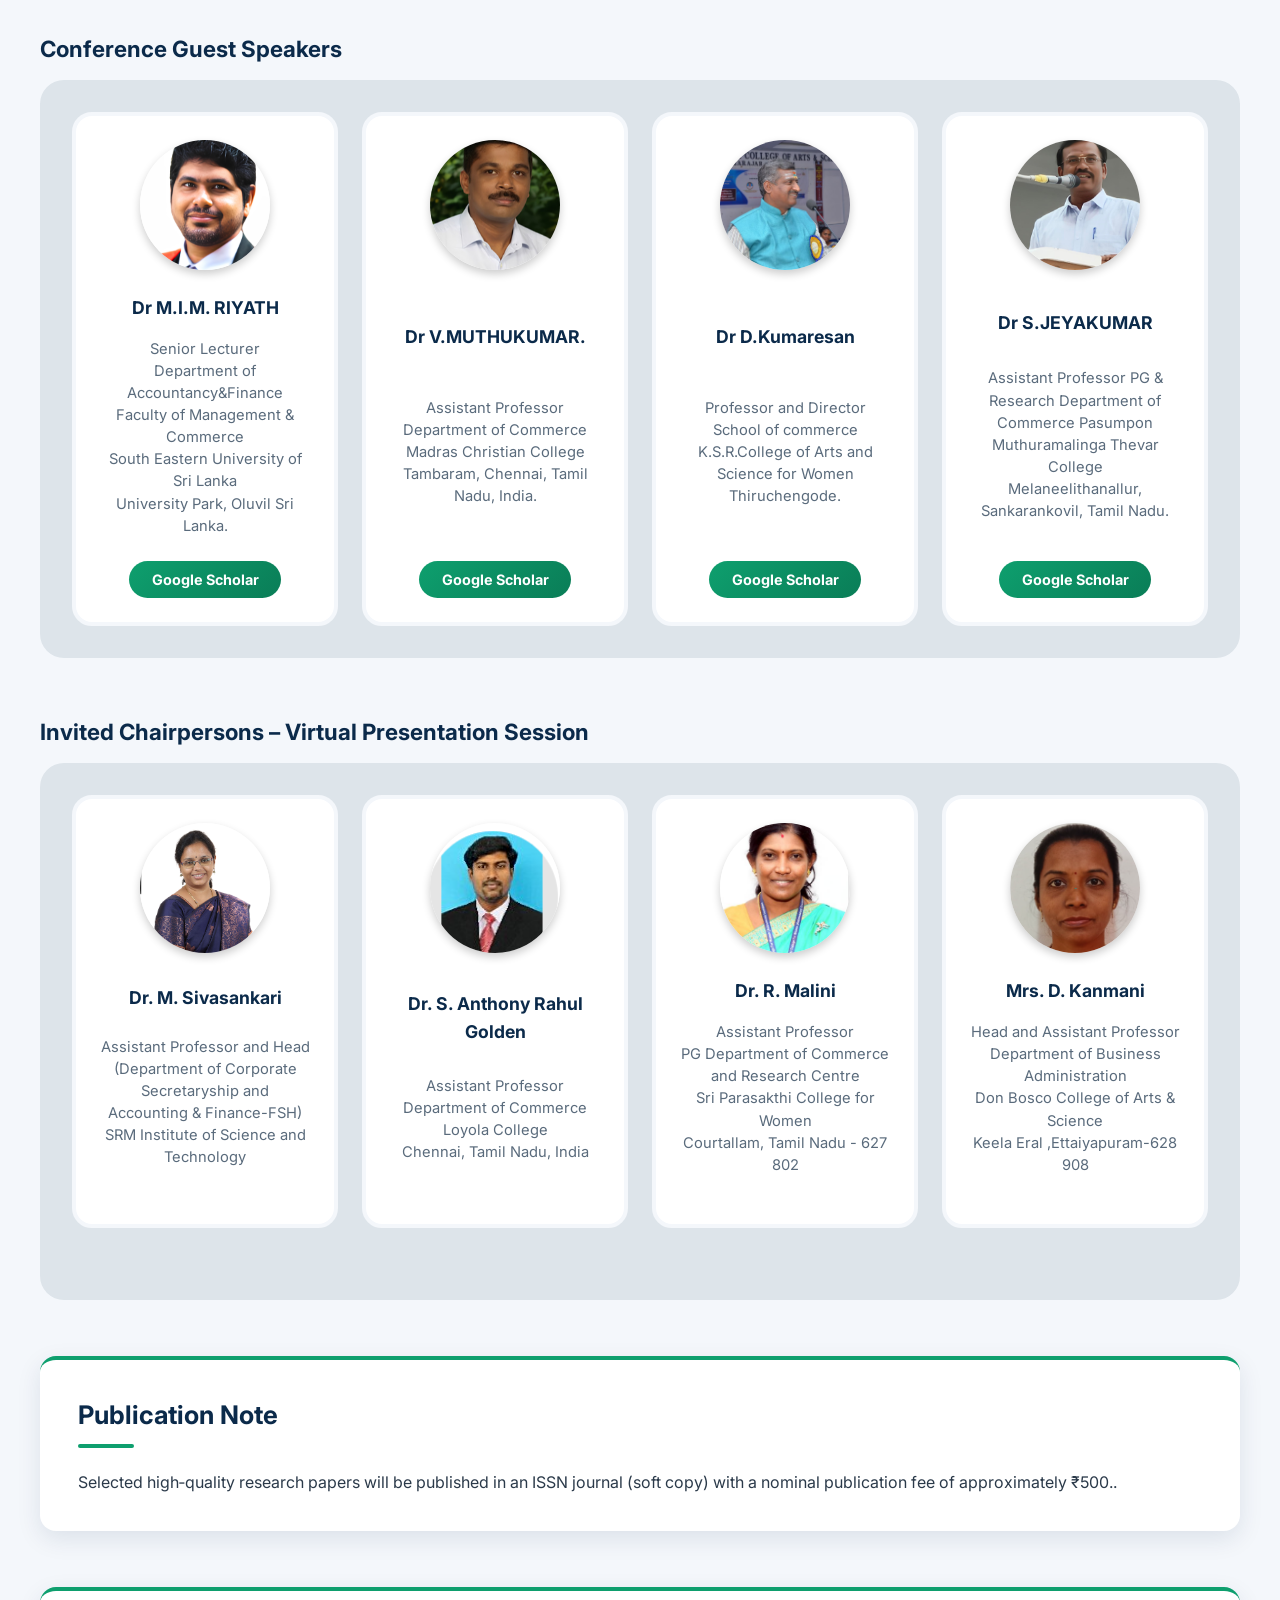
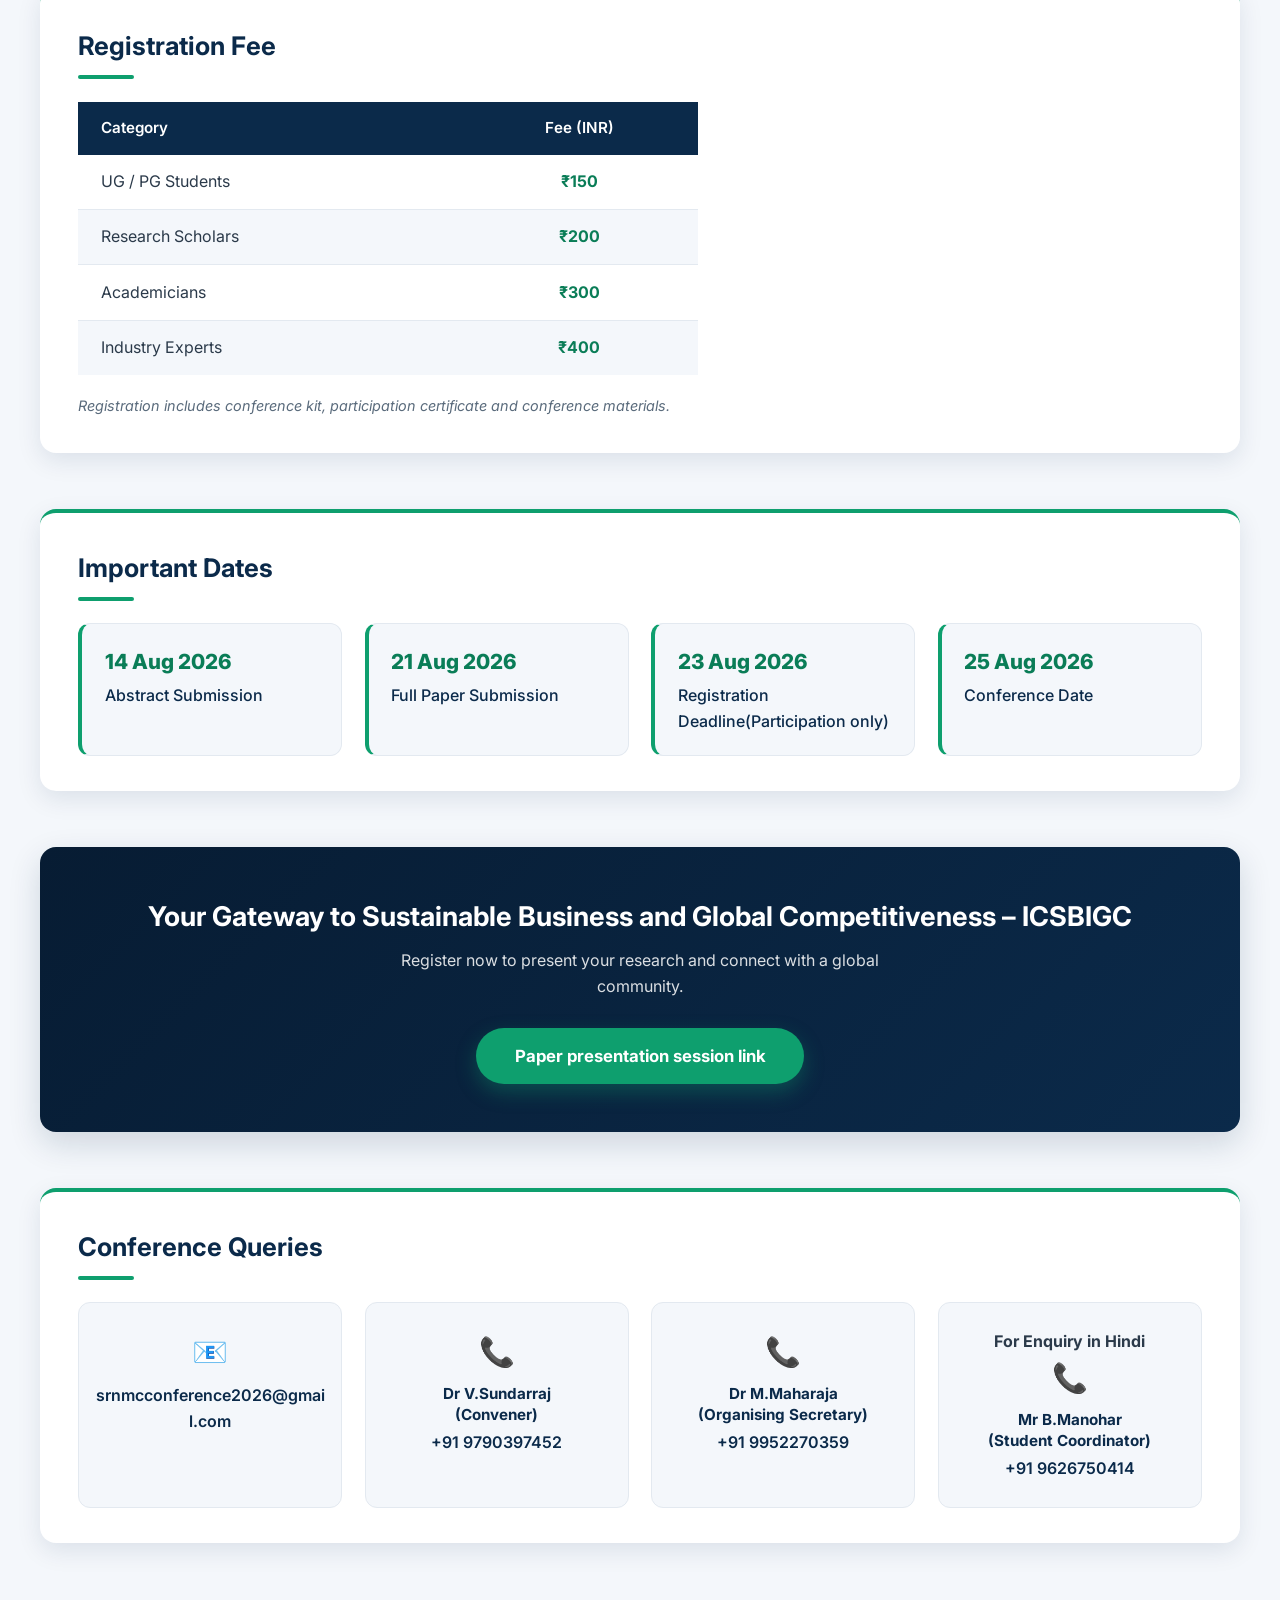
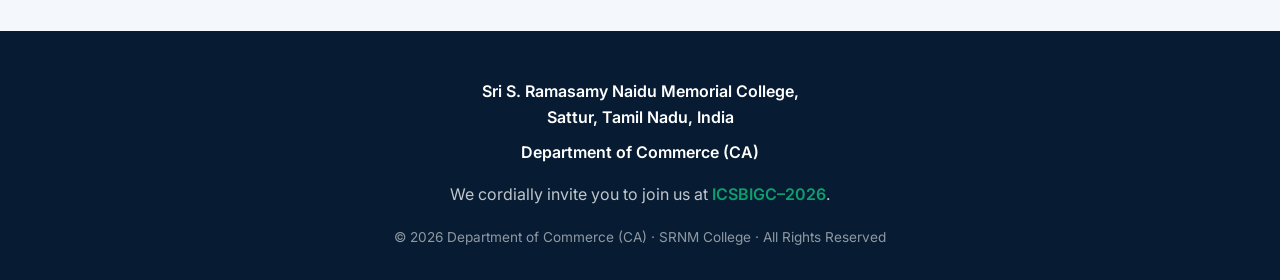
==== commit e6c46124: "Update participant and article counts in index.html" ====
--- a/index.html
+++ b/index.html
@@ -56,8 +56,8 @@
                 <a href="login for participants.html" target="_blank" rel="noopener" class="btn-register">Paper presentation session link</a>
 
                 <div class="abcd">
-                    <h2><b>Total Number of Participants Registered - 275</b></h2>
-                    <h2>Total Number of Articles Received - 97</h2>
+                    <h2><b>Total Number of Participants Registered - 675</b></h2>
+                    <h2>Total Number of Articles Received - 223</h2>
                 </div>
             </div>
         </div>
